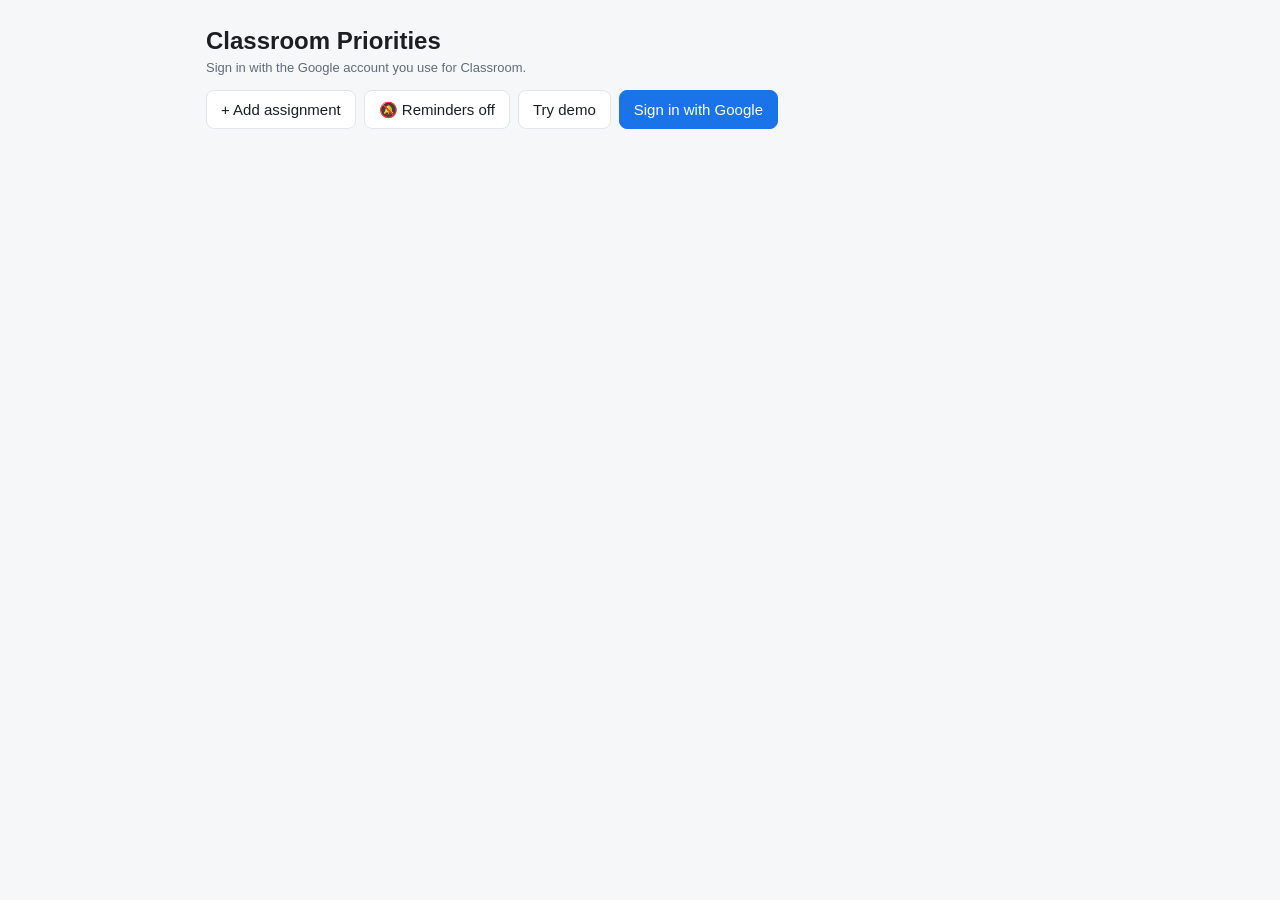
==== index.html @ 03848a57 "Bring over HomeworkPlanner features: types, Urgent, links, checklists, recurring, busy times, Smart " ====
<!doctype html>
<html lang="en">
<head>
  <meta charset="utf-8">
  <meta name="viewport" content="width=device-width, initial-scale=1">
  <title>Classroom Priorities</title>
  <link rel="manifest" href="manifest.webmanifest">
  <meta name="theme-color" content="#1a73e8">
  <link rel="icon" type="image/png" sizes="32x32" href="icons/icon-32.png">
  <link rel="apple-touch-icon" href="icons/icon-180.png">
  <style>
    :root {
      --bg: #f6f7f9; --card: #ffffff; --text: #1b1f24; --muted: #5f6b7a; --border: #e2e6eb;
      --accent: #1a73e8; --missing: #d93025; --missing-bg: #fdecea; --urgent: #e37400; --urgent-bg: #fef3e0;
      --soon: #1a73e8; --soon-bg: #e8f0fe; --later: #5f6b7a; --later-bg: #eef0f3; --done: #188038; --done-bg: #e6f4ea;
    }
    @media (prefers-color-scheme: dark) {
      :root {
        --bg: #121417; --card: #1c1f24; --text: #e8eaed; --muted: #9aa0a6; --border: #2e333a;
        --accent: #8ab4f8; --missing: #f28b82; --missing-bg: #3a1f1d; --urgent: #fdd663; --urgent-bg: #3a3020;
        --soon: #8ab4f8; --soon-bg: #1f2a3d; --later: #9aa0a6; --later-bg: #262a30; --done: #81c995; --done-bg: #1e3326;
      }
    }
    * { box-sizing: border-box; }
    body { margin: 0; background: var(--bg); color: var(--text);
      font: 15px/1.45 -apple-system, BlinkMacSystemFont, "Segoe UI", Roboto, sans-serif; }
    main { max-width: 900px; margin: 0 auto; padding: 24px 16px 64px; }
    header { display: flex; flex-wrap: wrap; align-items: center; justify-content: space-between; gap: 12px; }
    h1 { font-size: 24px; margin: 0; }
    .sub { color: var(--muted); font-size: 13px; }
    button { font: inherit; border: 1px solid var(--border); background: var(--card); color: var(--text);
      padding: 8px 14px; border-radius: 8px; cursor: pointer; }
    button.primary { background: var(--accent); border-color: var(--accent); color: #fff; }
    @media (prefers-color-scheme: dark) { button.primary { color: #121417; } }
    button:disabled { opacity: .6; cursor: default; }
    .stats { display: grid; grid-template-columns: repeat(auto-fit, minmax(140px, 1fr)); gap: 10px; margin: 20px 0; }
    .stat { background: var(--card); border: 1px solid var(--border); border-radius: 10px; padding: 12px 14px; }
    .stat b { display: block; font-size: 26px; }
    .stat span { color: var(--muted); font-size: 13px; }
    .stat.missing b { color: var(--missing); } .stat.urgent b { color: var(--urgent); }
    .controls { display: flex; flex-wrap: wrap; gap: 8px; margin-bottom: 16px; align-items: center; }
    .controls input[type=search], .controls select { font: inherit; padding: 8px 10px; border-radius: 8px;
      border: 1px solid var(--border); background: var(--card); color: var(--text); }
    .controls input[type=search] { flex: 1 1 200px; min-width: 0; }
    .controls label { color: var(--muted); font-size: 14px; display: flex; gap: 6px; align-items: center; }
    h2 { font-size: 14px; text-transform: uppercase; letter-spacing: .05em; color: var(--muted); margin: 24px 0 8px; }
    ol { list-style: none; margin: 0; padding: 0; }
    li.item { display: flex; gap: 12px; align-items: flex-start; background: var(--card); border: 1px solid var(--border);
      border-left: 4px solid var(--tier); border-radius: 10px; padding: 12px 14px; margin-bottom: 8px; }
    .rank { font-weight: 700; color: var(--muted); min-width: 24px; text-align: right; }
    .body { flex: 1; min-width: 0; }
    .title { font-weight: 600; color: var(--text); text-decoration: none; word-break: break-word; }
    .title:hover { color: var(--accent); text-decoration: underline; }
    .meta { color: var(--muted); font-size: 13px; margin-top: 2px; }
    .badge { display: inline-block; font-size: 12px; font-weight: 600; padding: 2px 8px; border-radius: 999px;
      color: var(--tier); background: var(--tier-bg); white-space: nowrap; }
    .open { white-space: nowrap; font-size: 13px; color: var(--accent); text-decoration: none; align-self: center; }
    .hide-btn { font-size: 12px; padding: 2px 10px; color: var(--muted); }
    .removed { opacity: .5; }
    .removed .title { text-decoration: line-through; }
    .t-missing { --tier: var(--missing); --tier-bg: var(--missing-bg); }
    .t-urgent  { --tier: var(--urgent);  --tier-bg: var(--urgent-bg); }
    .t-soon    { --tier: var(--soon);    --tier-bg: var(--soon-bg); }
    .t-later, .t-nodate { --tier: var(--later); --tier-bg: var(--later-bg); }
    .t-done    { --tier: var(--done);    --tier-bg: var(--done-bg); }
    .notice { background: var(--card); border: 1px solid var(--border); border-radius: 10px; padding: 16px; margin-top: 20px; }
    .error { border-color: var(--missing); color: var(--missing); }
    .seg { display: inline-flex; border: 1px solid var(--border); border-radius: 8px; overflow: hidden; }
    .seg button { border: 0; border-radius: 0; }
    .seg button.active { background: var(--accent); color: #fff; }
    @media (prefers-color-scheme: dark) { .seg button.active { color: #121417; } }
    .cal-head { display: flex; align-items: center; justify-content: space-between; gap: 8px; margin-bottom: 8px; }
    .cal-head h3 { margin: 0; font-size: 18px; }
    .cal-grid { display: grid; grid-template-columns: repeat(7, minmax(0, 1fr)); gap: 4px; }
    .cal-dow { font-size: 12px; color: var(--muted); text-align: center; padding: 4px 0; }
    .cal-day { background: var(--card); border: 1px solid var(--border); border-radius: 8px; min-height: 96px;
      padding: 4px; cursor: pointer; display: flex; flex-direction: column; gap: 2px; min-width: 0; }
    .cal-day:hover { border-color: var(--accent); }
    .cal-day.other { opacity: .45; }
    .cal-day.selected { outline: 2px solid var(--accent); outline-offset: -1px; }
    .cal-day .num { font-size: 12px; font-weight: 600; align-self: flex-start; padding: 0 5px; }
    .cal-day.today .num { background: var(--accent); color: #fff; border-radius: 999px; }
    @media (prefers-color-scheme: dark) { .cal-day.today .num { color: #121417; } }
    .chip { display: block; font-size: 11.5px; padding: 1px 5px; border-radius: 4px; background: var(--tier-bg);
      color: var(--tier); white-space: nowrap; overflow: hidden; text-overflow: ellipsis; text-decoration: none; }
    .chip:hover { text-decoration: underline; }
    .more { font-size: 11px; color: var(--muted); padding-left: 5px; }
    .dots { display: none; }
    .dot { width: 7px; height: 7px; border-radius: 50%; background: var(--tier); }
    .cal-head .seg button { padding: 8px 12px; }
    .cal-grid.week .cal-day { min-height: 220px; }
    .cal-grid.week .chip { white-space: normal; overflow: visible; line-height: 1.3; padding: 3px 5px; }
    @media (max-width: 600px) {
      .cal-day { min-height: 54px; }
      .chip, .more { display: none; }
      .dots { display: flex; flex-wrap: wrap; gap: 3px; padding: 0 3px; }
      /* Week view on phones: one day per row with full assignment names */
      .cal-grid.week { grid-template-columns: 1fr; }
      .cal-grid.week .cal-dow, .cal-grid.week .dots { display: none; }
      .cal-grid.week .cal-day { min-height: 0; }
      .cal-grid.week .chip { display: block; font-size: 13px; }
    }
    .chip.ev { background: transparent; color: var(--text); border-left: 3px solid var(--ev); border-radius: 3px; }
    .dot.ev { background: var(--ev); }
    li.ev-item { border-left-color: var(--ev); }
    .active-outline { border-color: var(--accent); color: var(--accent); }
    .cal-panel { background: var(--card); border: 1px solid var(--border); border-radius: 10px; padding: 12px 14px; margin-bottom: 10px; }
    .cal-panel p { margin: 0 0 8px; }
    .cal-panel p.sub:last-child { margin: 8px 0 0; }
    .cal-option { display: flex; align-items: center; gap: 8px; padding: 4px 0; cursor: pointer; }
    .swatch { width: 12px; height: 12px; border-radius: 3px; flex: none; }
    .plan-bar { background: var(--card); border: 1px solid var(--border); border-radius: 10px; padding: 14px; margin-top: 20px; }
    .plan-top { display: flex; flex-wrap: wrap; align-items: center; gap: 10px; }
    .plan-bar h2 { margin: 14px 0 8px; }
    .plan-bar > p { margin: 10px 0 0; }
    .plan-note { color: var(--urgent); font-size: 14px; }
    .plan-warn { color: var(--missing); font-size: 14px; }
    li.plan-item { border-left: 4px dashed var(--accent); }
    li.plan-item.soft { border-left-color: var(--urgent); }
    li.plan-item.past { opacity: .55; }
    .chip.plan { background: transparent; color: var(--accent); border: 1px dashed var(--accent); }
    .chip.plan.soft { color: var(--urgent); border-color: var(--urgent); }
    .dot.plan { background: transparent; border: 1.5px solid var(--accent); }
    .est { display: inline-flex; align-items: center; gap: 2px; font-size: 13px; color: var(--muted); margin-top: 4px; }
    .est select { font: inherit; font-size: 13px; padding: 1px 4px; border-radius: 6px; border: 1px solid var(--border); background: var(--card); color: var(--text); }
    .est .guess { font-style: italic; }
    .item-actions { display: flex; flex-direction: column; align-items: flex-end; gap: 6px; }
    .pickers { display: flex; flex-wrap: wrap; gap: 4px 14px; }
    .notes { font-size: 13px; color: var(--muted); margin-top: 2px; white-space: pre-wrap; }
    span.title { font-weight: 600; }
    .done-btn { color: var(--done); }
    .modal-backdrop { position: fixed; inset: 0; background: rgba(0,0,0,.45); display: flex; align-items: flex-start; justify-content: center;
      padding: 40px 16px; overflow-y: auto; z-index: 10; }
    .modal { background: var(--card); color: var(--text); border-radius: 12px; padding: 18px; width: 100%; max-width: 440px; box-shadow: 0 10px 40px rgba(0,0,0,.3); }
    .modal.wide { max-width: 600px; }
    .modal-head { display: flex; justify-content: space-between; align-items: center; margin-bottom: 12px; }
    .modal-head h3 { margin: 0; font-size: 18px; }
    .modal-head button { border: 0; font-size: 16px; }
    .form { display: flex; flex-direction: column; gap: 10px; }
    .field { display: flex; flex-direction: column; gap: 4px; font-size: 13px; color: var(--muted); flex: 1; min-width: 0; }
    .field input, .field select, .field textarea { font: inherit; font-size: 15px; color: var(--text); background: var(--bg);
      border: 1px solid var(--border); border-radius: 8px; padding: 8px 10px; width: 100%; }
    .field-row { display: flex; gap: 10px; }
    .modal-actions { display: flex; justify-content: flex-end; gap: 8px; margin-top: 4px; }
    button.danger { color: var(--missing); border-color: var(--missing); margin-right: auto; }
    .import-row { margin: 4px 0 0; }
    .plan-top button { white-space: nowrap; }
    .plan-tabs { margin-top: 12px; }
    .block-check { width: 18px; height: 18px; margin-top: 2px; flex: none; accent-color: var(--done); }
    li.plan-item.done { opacity: .6; }
    li.plan-item.done .title { text-decoration: line-through; }
    .week-table { display: flex; flex-direction: column; gap: 4px; margin-top: 8px; }
    .week-row { display: grid; grid-template-columns: 110px 1fr 150px; grid-template-areas: "day bar mins" "due due due";
      gap: 2px 10px; align-items: center; text-align: left; padding: 8px 10px; }
    .week-day { grid-area: day; font-weight: 600; font-size: 14px; }
    .week-bar-wrap { grid-area: bar; height: 8px; background: var(--later-bg); border-radius: 4px; overflow: hidden; }
    .week-bar { display: block; height: 100%; background: var(--accent); border-radius: 4px; }
    .week-mins { grid-area: mins; font-size: 13px; color: var(--muted); text-align: right; }
    .week-due { grid-area: due; font-size: 12px; color: var(--muted); }
    .week-due:empty { display: none; }
    @media (max-width: 600px) { .week-row { grid-template-columns: 90px 1fr; grid-template-areas: "day mins" "bar bar" "due due"; } }
    .day-picks { display: flex; flex-wrap: wrap; gap: 6px; }
    .day-pick { display: flex; align-items: center; gap: 4px; font-size: 14px; color: var(--text); border: 1px solid var(--border);
      border-radius: 8px; padding: 4px 8px; }
    .field .day-picks input { width: auto; }
    .field-row.align-end { align-items: flex-end; }
    .chips-list { display: flex; flex-wrap: wrap; gap: 6px; }
    .off-chip { font-size: 13px; background: var(--later-bg); border-radius: 999px; padding: 2px 4px 2px 10px; }
    .off-chip button { border: 0; padding: 0 6px; background: transparent; font-size: 12px; }
    .header-buttons { display: flex; flex-wrap: wrap; gap: 8px; }
    .task-list { display: flex; flex-direction: column; gap: 4px; max-height: 50vh; overflow-y: auto; }
    .task-row { display: flex; gap: 10px; align-items: flex-start; padding: 8px; border: 1px solid var(--border); border-radius: 8px; cursor: pointer; }
    .task-row input { margin-top: 3px; }
    .task-info { display: flex; flex-direction: column; }
    .task-title { font-weight: 600; color: var(--text); }
    .class-dot { display: inline-block; width: 8px; height: 8px; border-radius: 50%; margin-right: 6px; vertical-align: 1px; }
    .link-btn { border: 0; background: transparent; color: var(--accent); padding: 2px 4px; font-size: 13px; }
    .checklist-wrap { flex-basis: 100%; }
    .checklist { list-style: none; margin: 4px 0; padding: 0; }
    .checklist li { display: flex; justify-content: space-between; align-items: center; font-size: 14px; padding: 2px 0; }
    .checklist li.done label { text-decoration: line-through; color: var(--muted); }
    .add-step { display: flex; gap: 6px; align-items: center; }
    .add-step input { font: inherit; font-size: 14px; flex: 1; min-width: 0; padding: 4px 8px; border-radius: 6px; border: 1px solid var(--border);
      background: var(--bg); color: var(--text); }
    .chip.busy { background: var(--later-bg); color: var(--muted); }
    .dot.busy { background: var(--muted); }
    .busy-list { display: flex; flex-direction: column; gap: 6px; }
    .busy-row { display: flex; justify-content: space-between; align-items: center; gap: 8px; font-size: 14px; }
    .modal h4 { margin: 14px 0 6px; font-size: 14px; }
    .color-grid { display: grid; grid-template-columns: repeat(auto-fill, minmax(160px, 1fr)); gap: 6px; }
    .color-pick { display: flex; align-items: center; gap: 6px; font-size: 14px; }
    .color-pick input { width: 28px; height: 22px; padding: 0; border: 0; background: none; }
    .smart-preview { min-height: 1.2em; }
    .right-now { background: var(--card); border: 1px solid var(--border); border-radius: 10px; padding: 14px; margin-top: 20px; }
    .rn-head { display: flex; flex-wrap: wrap; gap: 6px 12px; align-items: center; margin-bottom: 10px; }
    .rn-status { font-size: 13px; font-weight: 600; padding: 2px 10px; border-radius: 999px; }
    .rn-status.ok { color: var(--done); background: var(--done-bg); }
    .rn-status.focus { color: var(--urgent); background: var(--urgent-bg); }
    .rn-status.warn { color: var(--missing); background: var(--missing-bg); }
    .rn-row { display: flex; flex-wrap: wrap; gap: 10px; justify-content: space-between; align-items: center; }
    .rn-info { min-width: 0; flex: 1 1 240px; }
    .kicker { font-size: 11px; text-transform: uppercase; letter-spacing: .06em; color: var(--muted); }
    .rn-controls { display: flex; flex-wrap: wrap; gap: 6px; align-items: center; }
    .rn-clock { font-variant-numeric: tabular-nums; font-size: 22px; font-weight: 700; margin-right: 4px; }
    .hidden { display: none !important; }
    code { background: var(--later-bg); padding: 1px 5px; border-radius: 4px; }
  </style>
</head>
<body>
<main>
  <header>
    <div>
      <h1>Classroom Priorities</h1>
      <div class="sub" id="status">Sign in with the Google account you use for Classroom.</div>
    </div>
    <div class="header-buttons">
      <button id="addBtn">+ Add assignment</button>
      <button id="notifyBtn">🔕 Reminders off</button>
      <button id="demoBtn">Try demo</button>
      <button id="signInBtn" class="primary">Sign in with Google</button>
      <button id="refreshBtn" class="hidden">Refresh</button>
      <button id="signOutBtn" class="hidden" title="Sign out and clear saved data from this browser">Sign out</button>
    </div>
  </header>

  <div id="message" class="notice hidden"></div>

  <section id="app" class="hidden">
    <div id="rightNow" class="right-now hidden"></div>
    <div id="planBar" class="plan-bar"></div>
    <div class="stats">
      <div class="stat missing"><b id="sMissing">0</b><span>Missing</span></div>
      <div class="stat urgent"><b id="sUrgent">0</b><span>Due in next 48 hrs</span></div>
      <div class="stat"><b id="sWeek">0</b><span>Due in next 7 days</span></div>
      <div class="stat"><b id="sOpen">0</b><span>Total to do</span></div>
    </div>
    <div class="controls">
      <input type="search" id="search" placeholder="Search assignments…">
      <select id="courseFilter"><option value="">All classes</option></select>
      <label><input type="checkbox" id="showMissing" checked> Show missing</label>
      <label><input type="checkbox" id="showDone"> Show completed</label>
      <label><input type="checkbox" id="showRemoved"> Show removed<span id="removedCount"></span></label>
      <div class="seg" role="group" aria-label="View">
        <button id="listViewBtn" class="active">List</button>
        <button id="calViewBtn">Calendar</button>
      </div>
    </div>
    <div id="lists"></div>
    <div id="calendar" class="hidden"></div>
  </section>
</main>

<script src="config.js"></script>
<script src="https://accounts.google.com/gsi/client" async defer></script>
<script src="manual.js"></script>
<script src="planner.js"></script>
<script src="extras.js"></script>
<script src="google.js"></script>
<script src="notify.js"></script>
<script src="app.js"></script>
</body>
</html>
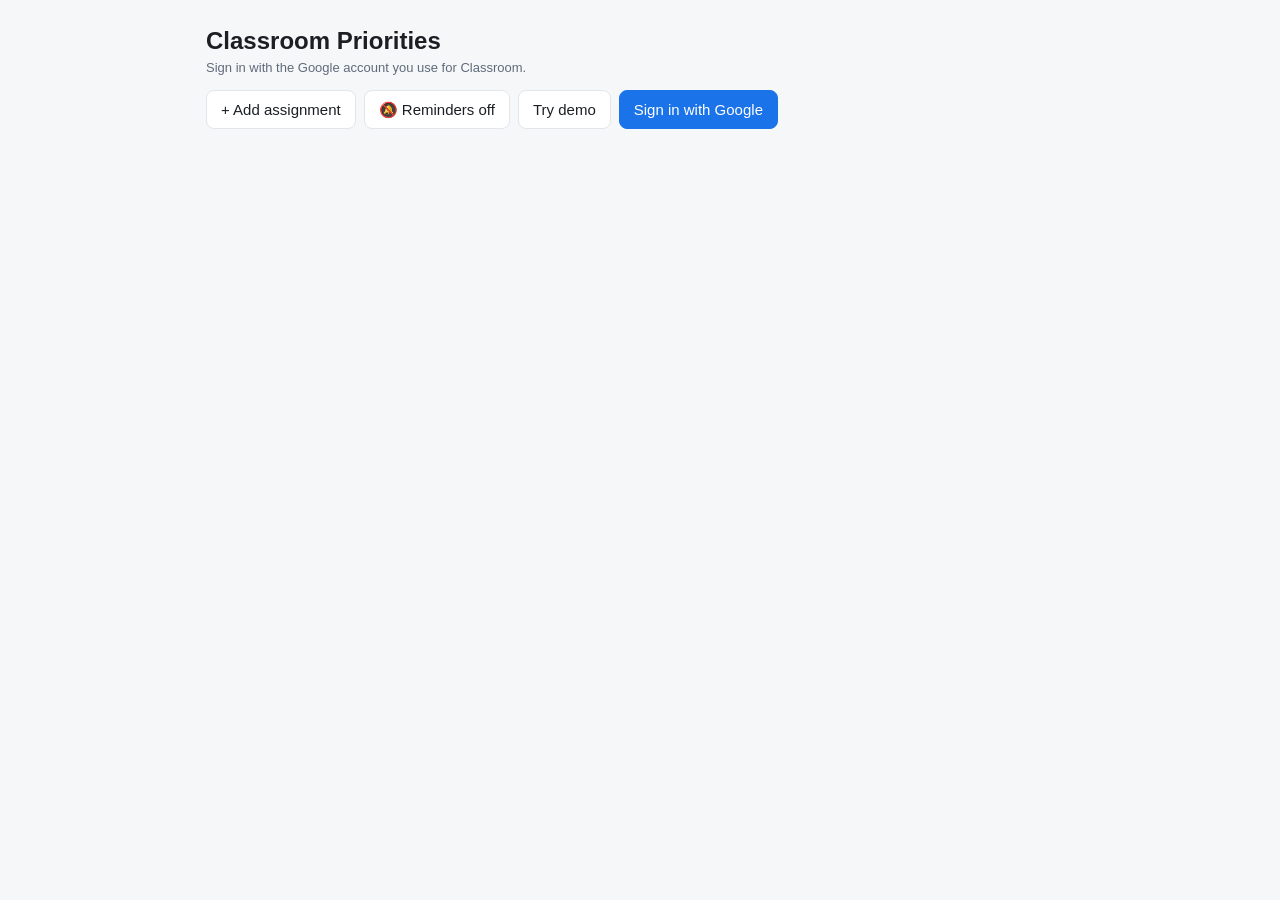
==== commit 416bfa9a: "Week view: show due work as notes inside the matching class block Co-Authored-By: Claude Opus 5.5 <n" ====
--- a/index.html
+++ b/index.html
@@ -202,6 +202,67 @@
     .kicker { font-size: 11px; text-transform: uppercase; letter-spacing: .06em; color: var(--muted); }
     .rn-controls { display: flex; flex-wrap: wrap; gap: 6px; align-items: center; }
     .rn-clock { font-variant-numeric: tabular-nums; font-size: 22px; font-weight: 700; margin-right: 4px; }
+    /* Week view: hour-by-hour grid */
+    body.wide main { max-width: 1500px; }
+    .wk-scroll { overflow: auto; max-height: 78vh; border: 1px solid var(--border); border-radius: 12px; background: var(--card); }
+    .wk-grid { display: grid; grid-template-columns: 58px repeat(7, minmax(140px, 1fr)); min-width: 1038px; }
+    .wk-corner, .wk-head { position: sticky; top: 0; z-index: 3; background: var(--card); border-bottom: 1px solid var(--border); }
+    .wk-corner { left: 0; z-index: 4; }
+    .wk-head { display: flex; flex-direction: column; align-items: flex-start; gap: 3px; padding: 10px 10px 8px; border: 0;
+      border-bottom: 1px solid var(--border); border-left: 1px solid var(--border); border-radius: 0; text-align: left; cursor: pointer; min-width: 0; }
+    .wk-head.selected { box-shadow: inset 0 -3px 0 var(--accent); }
+    .wk-dow { font-weight: 700; font-size: 16px; color: var(--text); }
+    .wk-head.today .wk-dow { color: var(--accent); }
+    .wk-date { font-size: 13px; color: var(--muted); }
+    .wk-ab { font-size: 12px; font-weight: 700; color: var(--accent); background: var(--soon-bg); border-radius: 999px; padding: 2px 10px; margin-top: 2px; }
+    .wk-ab.off { color: var(--muted); background: var(--later-bg); }
+    .wk-allday { font-size: 11px; max-width: 100%; overflow: hidden; text-overflow: ellipsis; white-space: nowrap; border-left: 3px solid var(--ev); padding-left: 5px; color: var(--muted); }
+    .wk-gutter { position: sticky; left: 0; z-index: 2; background: var(--card); }
+    .wk-hour { position: absolute; right: 8px; transform: translateY(-50%); font-size: 11px; font-weight: 600; color: var(--muted); }
+    .wk-hour:first-child { transform: none; }
+    .wk-col { position: relative; border-left: 1px solid var(--border);
+      background-image: linear-gradient(to bottom, var(--border) 1px, transparent 1px); background-size: 100% var(--hour); }
+    .wk-col.today { background-color: color-mix(in srgb, var(--accent) 4%, transparent); }
+    .wk-ev { position: absolute; display: flex; flex-direction: column; overflow: hidden; border-radius: 8px; padding: 5px 8px;
+      font-size: 12px; line-height: 1.25; text-decoration: none; color: var(--text); box-sizing: border-box; }
+    .wk-title { font-weight: 700; overflow: hidden; text-overflow: ellipsis; white-space: nowrap; }
+    .wk-sub { color: var(--muted); font-size: 11px; overflow: hidden; text-overflow: ellipsis; white-space: nowrap; }
+    .wk-inline { display: none; font-weight: 500; }
+    .wk-ev.compact { justify-content: center; padding-top: 2px; padding-bottom: 2px; }
+    .wk-ev.compact .wk-sub { display: none; }
+    .wk-ev.compact .wk-inline { display: inline; }
+    .wk-ev.compact .wk-title { -webkit-line-clamp: 1 !important; white-space: nowrap; }
+    .wk-ev.class { background: color-mix(in srgb, var(--c) 22%, var(--card)); border-left: 4px solid var(--c); }
+    .wk-ev.class .wk-title { font-size: 13px; }
+    .wk-note { display: block; margin-top: 3px; padding: 2px 6px; border: 0; border-radius: 5px; font: inherit; font-size: 11px; font-weight: 700;
+      text-align: left; color: var(--tier); background: color-mix(in srgb, var(--card) 75%, transparent); overflow: hidden; line-height: 1.3;
+      display: -webkit-box; -webkit-line-clamp: 2; -webkit-box-orient: vertical; text-decoration: none; cursor: pointer; max-width: 100%; width: fit-content; }
+    .wk-note:hover { text-decoration: underline; }
+    .wk-note.done { text-decoration: line-through; opacity: .7; }
+    .wk-note.more { color: var(--muted); --tier: var(--muted); }
+    .wk-ev.flex { border: 1.5px dashed var(--border); color: var(--muted); background: var(--bg); }
+    .wk-ev.flex .wk-title { font-weight: 600; }
+    .wk-ev.busy { background: var(--later-bg); color: var(--muted); }
+    .wk-ev.event { background: color-mix(in srgb, var(--c) 14%, var(--card)); border-left: 3px solid var(--c); }
+    .wk-ev.study { background: var(--card); border: 1.5px dashed var(--accent); border-left: 4px solid var(--c, var(--accent)); color: var(--accent); }
+    .wk-ev.study.soft { border-color: var(--urgent); color: var(--urgent); }
+    .wk-ev.study.done { opacity: .5; }
+    .wk-ev.study.done .wk-title { text-decoration: line-through; }
+    .wk-ev.due { background: var(--tier-bg); color: var(--tier); border-left: 3px solid var(--tier); padding: 4px 8px; justify-content: center; }
+    .wk-ev.due .wk-title { white-space: normal; display: -webkit-box; -webkit-line-clamp: 2; -webkit-box-orient: vertical; font-size: 11.5px; }
+    .wk-ev.due .wk-sub { color: var(--tier); }
+    .wk-ev.clickable, a.wk-ev { cursor: pointer; }
+    .wk-ev.clickable:hover, a.wk-ev:hover { filter: brightness(.97); outline: 1px solid var(--accent); }
+    .wk-now { position: absolute; left: 0; right: 0; height: 2px; background: var(--missing); z-index: 1; pointer-events: none; }
+    .wk-now::before { content: ""; position: absolute; left: -5px; top: -4px; width: 10px; height: 10px; border-radius: 50%; background: var(--missing); }
+    .sched-table { display: flex; flex-direction: column; gap: 6px; }
+    .sched-row { display: grid; grid-template-columns: 1.1fr .9fr .9fr 1.4fr 1.4fr 28px; gap: 6px; align-items: center; }
+    .sched-row.same { grid-template-columns: 1.1fr .9fr .9fr 2fr 28px; }
+    .sched-row.extra { grid-template-columns: 2fr 1fr 1fr 28px; }
+    .sched-row.head span { font-size: 12px; color: var(--muted); }
+    .sched-row input { font: inherit; font-size: 14px; min-width: 0; padding: 6px 8px; border-radius: 8px; border: 1px solid var(--border); background: var(--bg); color: var(--text); }
+    .toggle-row { display: flex; gap: 8px; align-items: center; font-size: 14px; }
+    @media (max-width: 600px) { .sched-row, .sched-row.same { grid-template-columns: 1fr 1fr; } .sched-row.head { display: none; } }
     .hidden { display: none !important; }
     code { background: var(--later-bg); padding: 1px 5px; border-radius: 4px; }
   </style>
@@ -255,6 +316,7 @@
 <script src="manual.js"></script>
 <script src="planner.js"></script>
 <script src="extras.js"></script>
+<script src="schedule.js"></script>
 <script src="google.js"></script>
 <script src="notify.js"></script>
 <script src="app.js"></script>
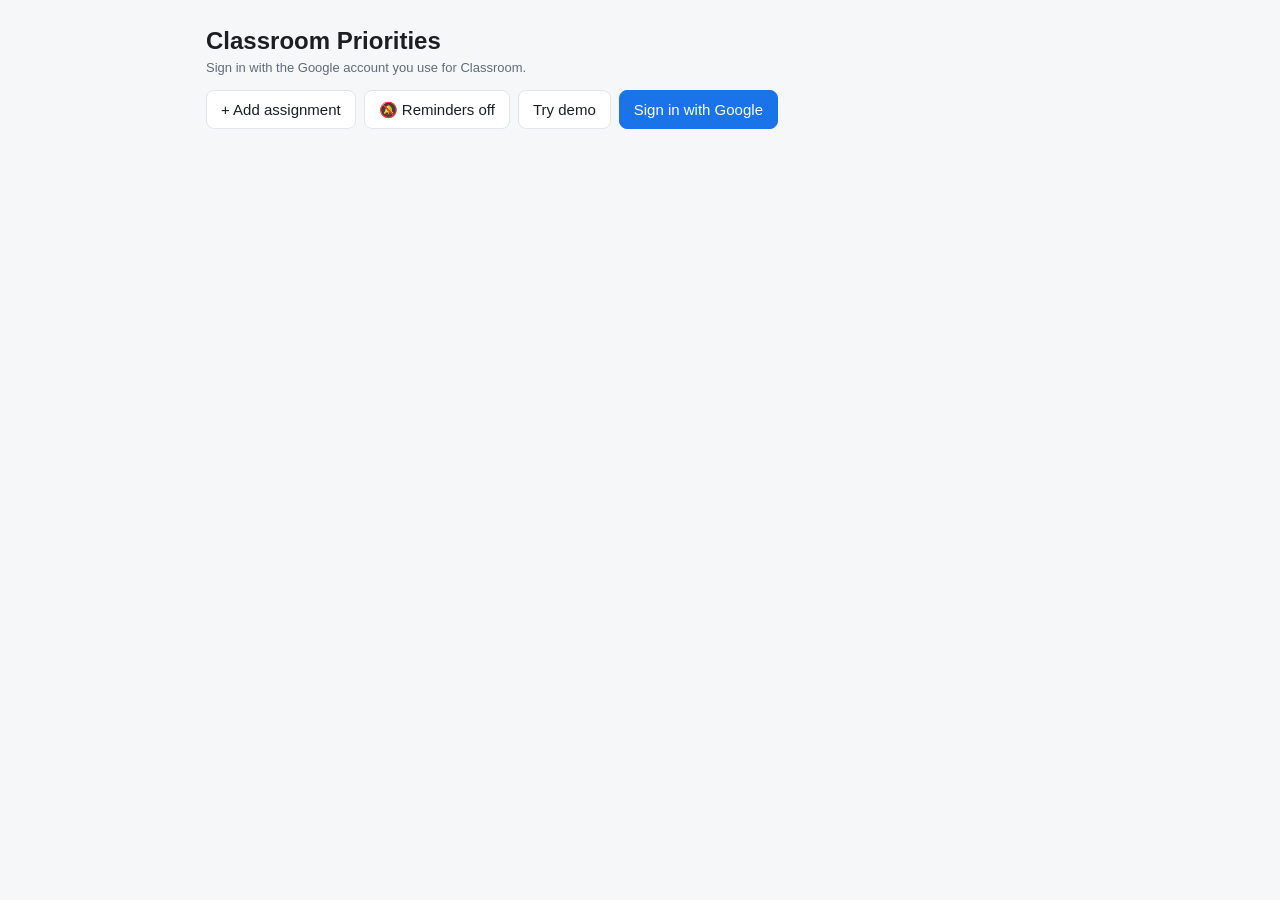
==== commit 5b49bc0c: "Full-screen focus timer with countdown ring Co-Authored-By: Claude Opus 5.5 <noreply@anthropic.com>" ====
--- a/index.html
+++ b/index.html
@@ -263,6 +263,36 @@
     .sched-row input { font: inherit; font-size: 14px; min-width: 0; padding: 6px 8px; border-radius: 8px; border: 1px solid var(--border); background: var(--bg); color: var(--text); }
     .toggle-row { display: flex; gap: 8px; align-items: center; font-size: 14px; }
     @media (max-width: 600px) { .sched-row, .sched-row.same { grid-template-columns: 1fr 1fr; } .sched-row.head { display: none; } }
+    /* Full-screen focus timer */
+    .focus-overlay { position: fixed; inset: 0; z-index: 20; display: flex; align-items: center; justify-content: center; padding: 24px 16px;
+      background: color-mix(in srgb, var(--bg) 88%, transparent); backdrop-filter: blur(10px); -webkit-backdrop-filter: blur(10px);
+      animation: fo-in .25s ease-out; overflow-y: auto; }
+    .focus-overlay.no-anim { animation: none; }
+    @keyframes fo-in { from { opacity: 0; transform: scale(.98); } }
+    .fo-card { position: relative; width: 100%; max-width: 520px; background: var(--card); border: 1px solid var(--border); border-radius: 24px;
+      padding: 28px 28px 22px; text-align: center; box-shadow: 0 30px 80px rgba(0,0,0,.25);
+      background-image: radial-gradient(circle at 50% 0%, color-mix(in srgb, var(--c) 16%, transparent), transparent 60%); }
+    .fo-min { position: absolute; top: 14px; right: 14px; border: 0; background: transparent; color: var(--muted); font-size: 13px; }
+    .fo-head { display: flex; flex-direction: column; align-items: center; gap: 4px; margin-bottom: 18px; }
+    .fo-title { font-size: 24px; font-weight: 800; color: var(--text); text-decoration: none; line-height: 1.2; }
+    a.fo-title:hover { text-decoration: underline; }
+    .fo-meta { font-size: 14px; color: var(--muted); }
+    .fo-ring { position: relative; width: min(300px, 70vw); aspect-ratio: 1; margin: 0 auto 22px; }
+    .fo-ring svg { width: 100%; height: 100%; transform: rotate(-90deg); }
+    .fo-track { fill: none; stroke: var(--later-bg); stroke-width: 12; }
+    .fo-progress { fill: none; stroke: var(--c); stroke-width: 12; stroke-linecap: round; transition: stroke-dashoffset 1s linear; }
+    .fo-progress.over { stroke: var(--done); }
+    .fo-ring.paused .fo-progress { opacity: .45; }
+    .fo-center { position: absolute; inset: 0; display: flex; flex-direction: column; align-items: center; justify-content: center; }
+    .fo-time { font-size: clamp(44px, 12vw, 68px); font-weight: 800; font-variant-numeric: tabular-nums; letter-spacing: -.02em; color: var(--text); }
+    .fo-ring.paused .fo-time { animation: fo-blink 1.6s ease-in-out infinite; }
+    @keyframes fo-blink { 50% { opacity: .35; } }
+    .fo-label { font-size: 13px; color: var(--muted); margin-top: 4px; max-width: 70%; }
+    .fo-controls { display: flex; flex-wrap: wrap; justify-content: center; gap: 8px; }
+    .fo-controls button { padding: 10px 16px; border-radius: 12px; }
+    .fo-main { background: var(--c); border-color: var(--c); color: #fff; font-weight: 700; min-width: 120px; }
+    .fo-cancel { margin-top: 14px; color: var(--muted); }
+    @media (prefers-reduced-motion: reduce) { .focus-overlay, .fo-progress, .fo-ring.paused .fo-time { animation: none; transition: none; } }
     .hidden { display: none !important; }
     code { background: var(--later-bg); padding: 1px 5px; border-radius: 4px; }
   </style>
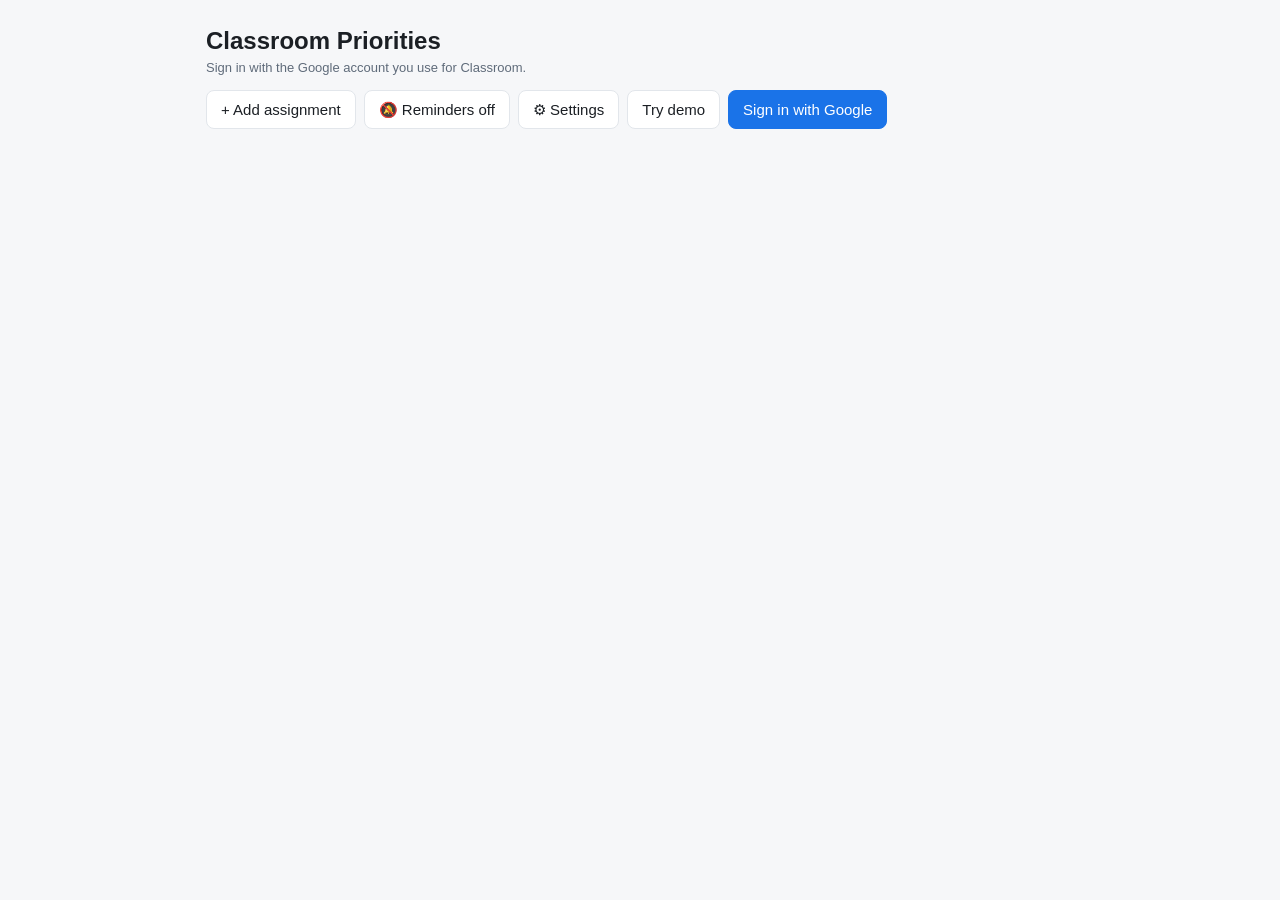
==== commit 7289252b: "Add a dedicated Settings page; taller hours in the Week view Co-Authored-By: Claude Opus 5.5 <norepl" ====
--- a/index.html
+++ b/index.html
@@ -293,6 +293,28 @@
     .fo-main { background: var(--c); border-color: var(--c); color: #fff; font-weight: 700; min-width: 120px; }
     .fo-cancel { margin-top: 14px; color: var(--muted); }
     @media (prefers-reduced-motion: reduce) { .focus-overlay, .fo-progress, .fo-ring.paused .fo-time { animation: none; transition: none; } }
+    /* Settings page */
+    #settingsPage { display: none; }
+    body.on-settings #settingsPage { display: grid; }
+    body.on-settings #rightNow, body.on-settings #planBar, body.on-settings .stats, body.on-settings .controls,
+    body.on-settings #lists, body.on-settings #calendar { display: none !important; }
+    #settingsBtn.active { border-color: var(--accent); color: var(--accent); }
+    .settings-page { margin-top: 20px; grid-template-columns: 190px minmax(0, 1fr); gap: 24px; align-items: start; }
+    .settings-head { grid-column: 1 / -1; display: flex; justify-content: space-between; align-items: center; gap: 12px; }
+    .settings-head h2 { margin: 0; font-size: 24px; text-transform: none; letter-spacing: 0; color: var(--text); }
+    .settings-nav { position: sticky; top: 16px; display: flex; flex-direction: column; gap: 2px; }
+    .settings-nav button { border: 0; background: transparent; text-align: left; padding: 8px 10px; border-radius: 8px; color: var(--muted); }
+    .settings-nav button:hover { background: var(--card); color: var(--text); }
+    .settings-sections { display: flex; flex-direction: column; gap: 16px; min-width: 0; }
+    .settings-card { background: var(--card); border: 1px solid var(--border); border-radius: 12px; padding: 18px 20px; scroll-margin-top: 16px; }
+    .settings-card > h3 { margin: 0 0 4px; font-size: 18px; }
+    .settings-card > .sub:first-of-type { margin: 0 0 14px; }
+    .settings-actions { display: flex; flex-wrap: wrap; gap: 8px; align-items: center; }
+    @media (max-width: 760px) {
+      .settings-page { grid-template-columns: minmax(0, 1fr); }
+      .settings-nav { position: static; flex-direction: row; overflow-x: auto; gap: 4px; }
+      .settings-nav button { white-space: nowrap; background: var(--card); }
+    }
     .hidden { display: none !important; }
     code { background: var(--later-bg); padding: 1px 5px; border-radius: 4px; }
   </style>
@@ -307,6 +329,7 @@
     <div class="header-buttons">
       <button id="addBtn">+ Add assignment</button>
       <button id="notifyBtn">🔕 Reminders off</button>
+      <button id="settingsBtn">⚙ Settings</button>
       <button id="demoBtn">Try demo</button>
       <button id="signInBtn" class="primary">Sign in with Google</button>
       <button id="refreshBtn" class="hidden">Refresh</button>
@@ -338,6 +361,7 @@
     </div>
     <div id="lists"></div>
     <div id="calendar" class="hidden"></div>
+    <div id="settingsPage" class="settings-page"></div>
   </section>
 </main>
 
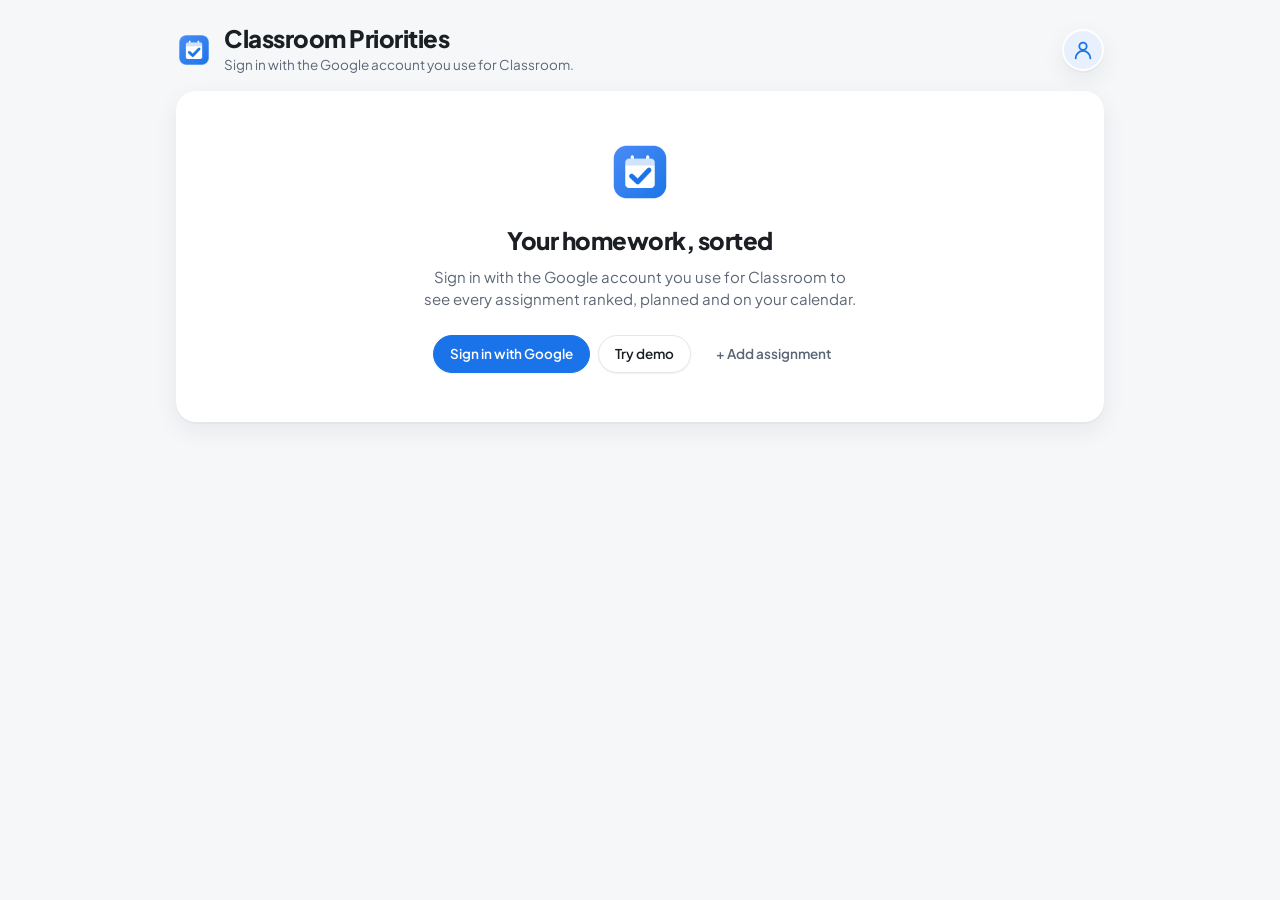
==== commit 8fc5ae89: "Redesign: rounded friendly style in the original colors, design-system variables, profile menu with " ====
--- a/index.html
+++ b/index.html
@@ -8,54 +8,195 @@
   <meta name="theme-color" content="#1a73e8">
   <link rel="icon" type="image/png" sizes="32x32" href="icons/icon-32.png">
   <link rel="apple-touch-icon" href="icons/icon-180.png">
+  <link rel="preconnect" href="https://fonts.googleapis.com">
+  <link rel="preconnect" href="https://fonts.gstatic.com" crossorigin>
+  <link href="https://fonts.googleapis.com/css2?family=Plus+Jakarta+Sans:wght@400;500;600;700;800&display=swap" rel="stylesheet">
   <style>
+    /* ================= Design system ================= */
     :root {
-      --bg: #f6f7f9; --card: #ffffff; --text: #1b1f24; --muted: #5f6b7a; --border: #e2e6eb;
-      --accent: #1a73e8; --missing: #d93025; --missing-bg: #fdecea; --urgent: #e37400; --urgent-bg: #fef3e0;
-      --soon: #1a73e8; --soon-bg: #e8f0fe; --later: #5f6b7a; --later-bg: #eef0f3; --done: #188038; --done-bg: #e6f4ea;
+      /* Original colors; status colors darkened just enough to pass WCAG AA on their tints */
+      --bg: #f6f7f9; --card: #ffffff; --text: #1b1f24; --muted: #5b6676; --border: #e3e7ec; --hover: #f0f2f5;
+      --accent: #1a73e8; --on-accent: #ffffff; --accent-soft: #e8f0fe;
+      --missing: #c5221f; --missing-bg: #fdecea; --urgent: #a35200; --urgent-bg: #fef3e0;
+      --soon: #1765cc; --soon-bg: #e8f0fe; --later: #5b6676; --later-bg: #eef0f3; --done: #137333; --done-bg: #e6f4ea;
+      /* Type */
+      --font: "Plus Jakarta Sans", -apple-system, BlinkMacSystemFont, "Segoe UI", Roboto, sans-serif;
+      --fs-xs: 12px; --fs-sm: 13.5px; --fs-md: 15px; --fs-lg: 18px; --fs-xl: 24px; --fs-2xl: 30px;
+      /* Space, shape, depth, motion */
+      --s1: 4px; --s2: 8px; --s3: 12px; --s4: 16px; --s5: 24px; --s6: 32px;
+      --r-sm: 10px; --r-md: 14px; --r-lg: 20px; --r-pill: 999px;
+      --shadow-sm: 0 1px 2px rgba(16, 24, 40, .06);
+      --shadow-md: 0 2px 0 rgba(16, 24, 40, .03), 0 8px 24px rgba(16, 24, 40, .07);
+      --shadow-lg: 0 18px 50px rgba(16, 24, 40, .18);
+      --card-border: transparent;
+      --ease: cubic-bezier(.2, .7, .2, 1);
     }
     @media (prefers-color-scheme: dark) {
       :root {
-        --bg: #121417; --card: #1c1f24; --text: #e8eaed; --muted: #9aa0a6; --border: #2e333a;
-        --accent: #8ab4f8; --missing: #f28b82; --missing-bg: #3a1f1d; --urgent: #fdd663; --urgent-bg: #3a3020;
+        --bg: #121417; --card: #1c1f24; --text: #e8eaed; --muted: #9aa0a6; --border: #2e333a; --hover: #262a30;
+        --accent: #8ab4f8; --on-accent: #121417; --accent-soft: #1f2a3d;
+        --missing: #f28b82; --missing-bg: #3a1f1d; --urgent: #fdd663; --urgent-bg: #3a3020;
         --soon: #8ab4f8; --soon-bg: #1f2a3d; --later: #9aa0a6; --later-bg: #262a30; --done: #81c995; --done-bg: #1e3326;
+        --shadow-sm: none; --shadow-md: none; --shadow-lg: 0 18px 50px rgba(0, 0, 0, .5); --card-border: var(--border);
       }
     }
+
+    /* ================= Base ================= */
     * { box-sizing: border-box; }
-    body { margin: 0; background: var(--bg); color: var(--text);
-      font: 15px/1.45 -apple-system, BlinkMacSystemFont, "Segoe UI", Roboto, sans-serif; }
-    main { max-width: 900px; margin: 0 auto; padding: 24px 16px 64px; }
-    header { display: flex; flex-wrap: wrap; align-items: center; justify-content: space-between; gap: 12px; }
-    h1 { font-size: 24px; margin: 0; }
-    .sub { color: var(--muted); font-size: 13px; }
-    button { font: inherit; border: 1px solid var(--border); background: var(--card); color: var(--text);
-      padding: 8px 14px; border-radius: 8px; cursor: pointer; }
-    button.primary { background: var(--accent); border-color: var(--accent); color: #fff; }
-    @media (prefers-color-scheme: dark) { button.primary { color: #121417; } }
-    button:disabled { opacity: .6; cursor: default; }
-    .stats { display: grid; grid-template-columns: repeat(auto-fit, minmax(140px, 1fr)); gap: 10px; margin: 20px 0; }
-    .stat { background: var(--card); border: 1px solid var(--border); border-radius: 10px; padding: 12px 14px; }
-    .stat b { display: block; font-size: 26px; }
-    .stat span { color: var(--muted); font-size: 13px; }
+    body { margin: 0; background: var(--bg); color: var(--text); font: var(--fs-md)/1.5 var(--font); -webkit-font-smoothing: antialiased; }
+    main { max-width: 960px; margin: 0 auto; padding: var(--s5) var(--s4) 80px; }
+    body.wide main { max-width: 1500px; }
+    h1 { font-size: var(--fs-xl); font-weight: 800; letter-spacing: -.02em; margin: 0; line-height: 1.2; }
+    h2 { font-size: var(--fs-sm); font-weight: 800; letter-spacing: .02em; color: var(--muted); margin: var(--s5) 0 var(--s2); }
+    h3, h4 { font-weight: 800; letter-spacing: -.01em; }
+    .sub { color: var(--muted); font-size: var(--fs-sm); }
+    .kicker { font-size: var(--fs-xs); font-weight: 700; text-transform: uppercase; letter-spacing: .08em; color: var(--muted); }
+    a { color: var(--accent); }
+    ol { list-style: none; margin: 0; padding: 0; }
+    code { background: var(--later-bg); padding: 1px 6px; border-radius: 6px; }
+    :focus-visible { outline: 2px solid var(--accent); outline-offset: 2px; }
+    .hidden { display: none !important; }
+    .emo { display: none; }
+    .ico { width: 1.05em; height: 1.05em; flex: none; vertical-align: -.15em; }
+
+    /* ================= Buttons & inputs ================= */
+    button { font: inherit; font-size: var(--fs-sm); font-weight: 600; color: var(--text); background: var(--card);
+      border: 1px solid var(--border); border-radius: var(--r-pill); padding: 8px 16px; cursor: pointer;
+      display: inline-flex; align-items: center; justify-content: center; gap: 6px; box-shadow: var(--shadow-sm);
+      transition: background .15s, border-color .15s, color .15s, box-shadow .15s, transform .12s var(--ease); }
+    button:hover { border-color: color-mix(in srgb, var(--accent) 40%, var(--border)); box-shadow: var(--shadow-md); transform: translateY(-1px); }
+    button:active { transform: translateY(0); }
+    button:disabled { opacity: .6; cursor: default; transform: none; }
+    button.primary { background: var(--accent); border-color: var(--accent); color: var(--on-accent); }
+    button.ghost, .hide-btn, .link-btn { background: transparent; border-color: transparent; box-shadow: none; color: var(--muted); }
+    button.ghost:hover, .hide-btn:hover, .link-btn:hover { background: var(--hover); border-color: transparent; color: var(--text); box-shadow: none; transform: none; }
+    button.danger { color: var(--missing); border-color: color-mix(in srgb, var(--missing) 45%, var(--border)); margin-right: auto; }
+    .link-btn { color: var(--accent); padding: 4px 8px; font-size: var(--fs-sm); }
+    .hide-btn { font-size: var(--fs-xs); padding: 4px 10px; }
+    .icon-only { padding: 8px 10px; }
+    input, select, textarea { font: inherit; color: var(--text); }
+    .controls input[type=search], .controls select, .field input, .field select, .field textarea, .sched-row input, .add-step input {
+      background: var(--card); border: 1px solid var(--border); border-radius: var(--r-sm); padding: 9px 12px; font-size: var(--fs-md);
+      transition: border-color .15s, box-shadow .15s; }
+    .field input:focus, .field select:focus, .field textarea:focus, .controls input:focus, .controls select:focus, .sched-row input:focus {
+      outline: none; border-color: var(--accent); box-shadow: 0 0 0 3px color-mix(in srgb, var(--accent) 22%, transparent); }
+    .seg { display: inline-flex; padding: 3px; gap: 2px; background: var(--hover); border-radius: var(--r-pill); }
+    .seg button { border: 0; background: transparent; box-shadow: none; padding: 6px 14px; color: var(--muted); }
+    .seg button:hover { transform: none; box-shadow: none; color: var(--text); }
+    .seg button.active { background: var(--card); color: var(--text); box-shadow: var(--shadow-sm); }
+    @media (prefers-color-scheme: dark) { .seg button.active { background: var(--accent); color: var(--on-accent); } }
+
+    /* ================= Top bar & profile menu ================= */
+    .topbar { display: flex; align-items: center; justify-content: space-between; gap: var(--s3); margin-bottom: var(--s4); }
+    .brand { display: flex; align-items: center; gap: var(--s3); min-width: 0; }
+    .brand img { width: 36px; height: 36px; border-radius: 10px; flex: none; }
+    .brand .sub { margin-top: 2px; }
+    .profile { position: relative; flex: none; }
+    .avatar { width: 42px; height: 42px; padding: 0; border-radius: 50%; overflow: hidden; background: var(--accent-soft); color: var(--accent);
+      border: 2px solid var(--card); box-shadow: var(--shadow-md); }
+    .avatar img { width: 100%; height: 100%; object-fit: cover; }
+    .avatar .ico { width: 22px; height: 22px; }
+    .avatar .initials { font-weight: 800; font-size: 15px; }
+    .menu-pop { position: absolute; right: 0; top: calc(100% + 8px); z-index: 30; min-width: 230px; background: var(--card); border: 1px solid var(--border);
+      border-radius: var(--r-md); box-shadow: var(--shadow-lg); padding: 6px; display: flex; flex-direction: column; gap: 2px; }
+    .menu-pop[hidden] { display: none; }
+    .menu-pop button { justify-content: flex-start; width: 100%; border: 0; box-shadow: none; background: transparent; border-radius: var(--r-sm);
+      padding: 9px 12px; font-size: var(--fs-md); font-weight: 600; color: var(--text); white-space: nowrap; }
+    .menu-pop button:hover { background: var(--hover); transform: none; box-shadow: none; }
+    .menu-pop button .ico { color: var(--muted); }
+    .menu-who { display: flex; flex-direction: column; padding: 10px 12px 12px; border-bottom: 1px solid var(--border); margin-bottom: 4px; }
+    .menu-who span { font-size: var(--fs-xs); color: var(--muted); overflow: hidden; text-overflow: ellipsis; }
+    .menu-sep { height: 1px; background: var(--border); margin: 4px 6px; }
+    .dropdown { position: relative; display: inline-flex; }
+    .dropdown .menu-pop { display: none; }
+    .dropdown.open .menu-pop { display: flex; }
+    .menu-trigger { font-weight: 700; }
+
+    /* ================= Cards ================= */
+    .card, .right-now, .plan-bar, .stat, li.item, .notice, .cal-panel, .settings-card, .wk-scroll {
+      background: var(--card); border: 1px solid var(--card-border); border-radius: var(--r-lg); box-shadow: var(--shadow-md); }
+    .notice { padding: var(--s4) var(--s5); margin-top: var(--s4); }
+    .notice.error { border-color: var(--missing); color: var(--missing); }
+    .welcome { text-align: center; padding: 48px var(--s5); }
+    .welcome h2 { font-size: var(--fs-xl); color: var(--text); letter-spacing: -.02em; margin: var(--s3) 0 var(--s2); }
+    .welcome p { color: var(--muted); max-width: 440px; margin: 0 auto var(--s5); }
+    .welcome .actions { display: flex; flex-wrap: wrap; justify-content: center; gap: var(--s2); }
+    .welcome img { width: 64px; height: 64px; border-radius: 18px; }
+
+    /* Right now (the hero) */
+    .right-now { background: var(--accent-soft); border-color: transparent; box-shadow: none; padding: var(--s5); margin-top: var(--s2); }
+    .rn-head { display: flex; flex-wrap: wrap; gap: 6px 12px; align-items: center; margin-bottom: var(--s3); }
+    .rn-head .sub { color: color-mix(in srgb, var(--text) 70%, var(--accent-soft)); }
+    .rn-status { font-size: var(--fs-xs); font-weight: 700; padding: 4px 12px; border-radius: var(--r-pill); }
+    .rn-status.ok { color: var(--done); background: var(--card); }
+    .rn-status.focus { color: var(--urgent); background: var(--card); }
+    .rn-status.warn { color: var(--missing); background: var(--card); }
+    .rn-row { display: flex; flex-wrap: wrap; gap: var(--s3); justify-content: space-between; align-items: center; }
+    .rn-info { min-width: 0; flex: 1 1 260px; }
+    .rn-info .title { font-size: var(--fs-xl); font-weight: 800; letter-spacing: -.02em; line-height: 1.25; display: inline-block; margin: 2px 0; }
+    .rn-info .meta { color: color-mix(in srgb, var(--text) 70%, var(--accent-soft)); }
+    .rn-controls { display: flex; flex-wrap: wrap; gap: var(--s2); align-items: center; }
+    .rn-controls button.primary { padding: 11px 20px; font-size: var(--fs-md); }
+    .rn-clock { font-variant-numeric: tabular-nums; font-size: var(--fs-xl); font-weight: 800; margin-right: 4px; }
+
+    /* Stat tiles */
+    .stats { display: grid; grid-template-columns: repeat(4, minmax(0, 1fr)); gap: var(--s3); margin: var(--s4) 0; }
+    .stat { padding: var(--s3) var(--s4); box-shadow: none; border: 0; }
+    .stats .stat:nth-child(1) { background: var(--missing-bg); } .stats .stat:nth-child(2) { background: var(--urgent-bg); }
+    .stats .stat:nth-child(3) { background: var(--soon-bg); } .stats .stat:nth-child(4) { background: var(--later-bg); }
+    .stat b { display: block; font-size: var(--fs-2xl); font-weight: 800; letter-spacing: -.03em; line-height: 1.1; }
+    .stat span { font-size: var(--fs-sm); font-weight: 700; color: var(--text); opacity: .8; }
     .stat.missing b { color: var(--missing); } .stat.urgent b { color: var(--urgent); }
-    .controls { display: flex; flex-wrap: wrap; gap: 8px; margin-bottom: 16px; align-items: center; }
-    .controls input[type=search], .controls select { font: inherit; padding: 8px 10px; border-radius: 8px;
-      border: 1px solid var(--border); background: var(--card); color: var(--text); }
-    .controls input[type=search] { flex: 1 1 200px; min-width: 0; }
-    .controls label { color: var(--muted); font-size: 14px; display: flex; gap: 6px; align-items: center; }
-    h2 { font-size: 14px; text-transform: uppercase; letter-spacing: .05em; color: var(--muted); margin: 24px 0 8px; }
-    ol { list-style: none; margin: 0; padding: 0; }
-    li.item { display: flex; gap: 12px; align-items: flex-start; background: var(--card); border: 1px solid var(--border);
-      border-left: 4px solid var(--tier); border-radius: 10px; padding: 12px 14px; margin-bottom: 8px; }
-    .rank { font-weight: 700; color: var(--muted); min-width: 24px; text-align: right; }
+
+    /* Plan panel */
+    .plan-bar { padding: var(--s5); margin-top: var(--s4); }
+    .plan-top { display: flex; flex-wrap: wrap; align-items: center; gap: var(--s2); }
+    .plan-top button { white-space: nowrap; }
+    .plan-bar > p { margin: var(--s3) 0 0; }
+    .plan-bar h2 { margin: var(--s4) 0 var(--s2); }
+    .plan-note { color: var(--urgent); font-size: var(--fs-sm); font-weight: 600; }
+    .plan-warn { color: var(--missing); font-size: var(--fs-sm); font-weight: 600; background: var(--missing-bg); padding: 8px 12px; border-radius: var(--r-sm); }
+    .plan-tabs { margin-top: var(--s4); }
+
+    /* ================= Filter row ================= */
+    .controls { display: flex; flex-wrap: wrap; gap: var(--s2); margin: var(--s5) 0 var(--s4); align-items: center; }
+    .controls input[type=search] { flex: 1 1 220px; min-width: 0; }
+    .controls > .seg { margin-left: auto; }
+    details.filters { position: relative; }
+    details.filters summary { list-style: none; cursor: pointer; font-size: var(--fs-sm); font-weight: 600; padding: 9px 16px; border-radius: var(--r-pill);
+      border: 1px solid var(--border); background: var(--card); box-shadow: var(--shadow-sm); display: inline-flex; gap: 6px; align-items: center; user-select: none; }
+    details.filters summary::-webkit-details-marker { display: none; }
+    details.filters summary::after { content: "▾"; color: var(--muted); font-size: 13px; line-height: 1; }
+    details.filters[open] summary { border-color: var(--accent); }
+    #filterCount:not(:empty) { background: var(--accent); color: var(--on-accent); border-radius: var(--r-pill); font-size: 11px; padding: 1px 7px; }
+    details.filters .menu-pop { left: 0; right: auto; padding: 8px 10px; gap: 4px; }
+    details.filters label { display: flex; align-items: center; gap: 10px; padding: 6px 4px; font-size: var(--fs-md); color: var(--text); cursor: pointer; white-space: nowrap; }
+    details.filters input { width: 17px; height: 17px; accent-color: var(--accent); }
+
+    /* ================= Assignment list ================= */
+    li.item { display: flex; gap: var(--s3); align-items: flex-start; border-left: 5px solid var(--tier); padding: var(--s4) var(--s4) var(--s3);
+      margin-bottom: var(--s3); transition: box-shadow .15s, transform .12s var(--ease); }
+    li.item:hover { box-shadow: var(--shadow-lg); }
+    @media (prefers-color-scheme: dark) { li.item { border-left: 5px solid var(--tier); } }
+    .rank { font-weight: 800; color: var(--muted); min-width: 22px; text-align: right; font-variant-numeric: tabular-nums; }
     .body { flex: 1; min-width: 0; }
-    .title { font-weight: 600; color: var(--text); text-decoration: none; word-break: break-word; }
-    .title:hover { color: var(--accent); text-decoration: underline; }
-    .meta { color: var(--muted); font-size: 13px; margin-top: 2px; }
-    .badge { display: inline-block; font-size: 12px; font-weight: 600; padding: 2px 8px; border-radius: 999px;
-      color: var(--tier); background: var(--tier-bg); white-space: nowrap; }
-    .open { white-space: nowrap; font-size: 13px; color: var(--accent); text-decoration: none; align-self: center; }
-    .hide-btn { font-size: 12px; padding: 2px 10px; color: var(--muted); }
+    .title { font-weight: 700; color: var(--text); text-decoration: none; word-break: break-word; }
+    a.title:hover { color: var(--accent); text-decoration: underline; }
+    span.title { font-weight: 700; }
+    .meta { color: var(--muted); font-size: var(--fs-sm); margin-top: 2px; }
+    .notes { font-size: var(--fs-sm); color: var(--muted); margin-top: 4px; white-space: pre-wrap; }
+    .class-dot { display: inline-block; width: 8px; height: 8px; border-radius: 50%; margin-right: 6px; vertical-align: 1px; }
+    .pickers { display: flex; flex-wrap: wrap; align-items: center; gap: 2px 14px; margin-top: 6px; }
+    .est { display: inline-flex; align-items: center; gap: 2px; font-size: var(--fs-sm); color: var(--muted); }
+    .est select { font-size: var(--fs-sm); font-weight: 600; padding: 2px 4px; border-radius: 8px; border: 1px solid transparent; background: transparent; color: var(--text); cursor: pointer; }
+    .est select:hover, .est select:focus { border-color: var(--border); background: var(--card); }
+    .est .guess { font-style: italic; }
+    .item-actions { display: flex; flex-direction: column; align-items: flex-end; gap: 6px; }
+    .row-actions { display: flex; flex-wrap: wrap; justify-content: flex-end; gap: 0; }
+    .open { white-space: nowrap; font-size: var(--fs-xs); font-weight: 600; color: var(--accent); text-decoration: none; padding: 4px 10px; border-radius: var(--r-pill); }
+    .open:hover { background: var(--hover); }
+    .done-btn { color: var(--done); }
+    .badge { display: inline-block; font-size: var(--fs-xs); font-weight: 700; padding: 3px 10px; border-radius: var(--r-pill); color: var(--tier); background: var(--tier-bg); white-space: nowrap; }
     .removed { opacity: .5; }
     .removed .title { text-decoration: line-through; }
     .t-missing { --tier: var(--missing); --tier-bg: var(--missing-bg); }
@@ -63,168 +204,89 @@
     .t-soon    { --tier: var(--soon);    --tier-bg: var(--soon-bg); }
     .t-later, .t-nodate { --tier: var(--later); --tier-bg: var(--later-bg); }
     .t-done    { --tier: var(--done);    --tier-bg: var(--done-bg); }
-    .notice { background: var(--card); border: 1px solid var(--border); border-radius: 10px; padding: 16px; margin-top: 20px; }
-    .error { border-color: var(--missing); color: var(--missing); }
-    .seg { display: inline-flex; border: 1px solid var(--border); border-radius: 8px; overflow: hidden; }
-    .seg button { border: 0; border-radius: 0; }
-    .seg button.active { background: var(--accent); color: #fff; }
-    @media (prefers-color-scheme: dark) { .seg button.active { color: #121417; } }
-    .cal-head { display: flex; align-items: center; justify-content: space-between; gap: 8px; margin-bottom: 8px; }
-    .cal-head h3 { margin: 0; font-size: 18px; }
-    .cal-grid { display: grid; grid-template-columns: repeat(7, minmax(0, 1fr)); gap: 4px; }
-    .cal-dow { font-size: 12px; color: var(--muted); text-align: center; padding: 4px 0; }
-    .cal-day { background: var(--card); border: 1px solid var(--border); border-radius: 8px; min-height: 96px;
-      padding: 4px; cursor: pointer; display: flex; flex-direction: column; gap: 2px; min-width: 0; }
-    .cal-day:hover { border-color: var(--accent); }
+    .checklist-wrap { flex-basis: 100%; }
+    .checklist { list-style: none; margin: 6px 0; padding: 0; }
+    .checklist li { display: flex; justify-content: space-between; align-items: center; font-size: var(--fs-sm); padding: 3px 0; }
+    .checklist li label { display: flex; align-items: center; gap: 6px; }
+    .checklist li.done label { text-decoration: line-through; color: var(--muted); }
+    .add-step { display: flex; gap: 6px; align-items: center; }
+    .add-step input { flex: 1; min-width: 0; padding: 6px 10px; font-size: var(--fs-sm); }
+
+    /* Study plan rows & week summary */
+    li.plan-item { border: 1.5px dashed color-mix(in srgb, var(--accent) 55%, var(--border)); border-radius: var(--r-md);
+      padding: var(--s3) var(--s4); box-shadow: none; }
+    li.plan-item:hover { box-shadow: var(--shadow-sm); }
+    li.plan-item.soft { border-color: var(--urgent); }
+    li.plan-item.past { opacity: .55; }
+    li.plan-item.done { opacity: .6; }
+    li.plan-item.done .title { text-decoration: line-through; }
+    li.ev-item { border-left-color: var(--ev); }
+    .block-check { width: 19px; height: 19px; margin-top: 3px; flex: none; accent-color: var(--done); }
+    .week-table { display: flex; flex-direction: column; gap: 6px; margin-top: var(--s2); }
+    .week-row { display: grid; grid-template-columns: 120px 1fr 160px; grid-template-areas: "day bar mins" "due due due";
+      gap: 2px 12px; align-items: center; text-align: left; padding: 10px 14px; border-radius: var(--r-md); justify-content: stretch; }
+    .week-day { grid-area: day; font-weight: 700; }
+    .week-bar-wrap { grid-area: bar; height: 8px; background: var(--later-bg); border-radius: var(--r-pill); overflow: hidden; }
+    .week-bar { display: block; height: 100%; background: var(--accent); border-radius: var(--r-pill); }
+    .week-mins { grid-area: mins; font-size: var(--fs-sm); color: var(--muted); text-align: right; }
+    .week-due { grid-area: due; font-size: var(--fs-xs); color: var(--muted); }
+    .week-due:empty { display: none; }
+
+    /* ================= Calendar ================= */
+    .cal-head { display: flex; flex-wrap: wrap; align-items: center; justify-content: space-between; gap: var(--s3); margin-bottom: var(--s3); }
+    .cal-left, .cal-right { display: flex; align-items: center; gap: var(--s3); flex-wrap: wrap; }
+    .cal-head h3 { margin: 0; font-size: var(--fs-lg); font-weight: 800; }
+    .stepper button { padding: 6px 12px; }
+    .cal-grid { display: grid; grid-template-columns: repeat(7, minmax(0, 1fr)); gap: 6px; }
+    .cal-dow { font-size: var(--fs-xs); font-weight: 700; color: var(--muted); text-align: center; padding: 4px 0; }
+    .cal-day { background: var(--card); border: 1px solid var(--card-border); border-radius: var(--r-md); min-height: 100px; padding: 6px;
+      cursor: pointer; display: flex; flex-direction: column; gap: 3px; min-width: 0; box-shadow: var(--shadow-sm); transition: box-shadow .15s; }
+    .cal-day:hover { box-shadow: var(--shadow-md); }
     .cal-day.other { opacity: .45; }
-    .cal-day.selected { outline: 2px solid var(--accent); outline-offset: -1px; }
-    .cal-day .num { font-size: 12px; font-weight: 600; align-self: flex-start; padding: 0 5px; }
-    .cal-day.today .num { background: var(--accent); color: #fff; border-radius: 999px; }
-    @media (prefers-color-scheme: dark) { .cal-day.today .num { color: #121417; } }
-    .chip { display: block; font-size: 11.5px; padding: 1px 5px; border-radius: 4px; background: var(--tier-bg);
+    .cal-day.selected { outline: 2px solid var(--accent); outline-offset: -2px; }
+    .cal-day .num { font-size: var(--fs-xs); font-weight: 700; align-self: flex-start; padding: 1px 7px; }
+    .cal-day.today .num { background: var(--accent); color: var(--on-accent); border-radius: var(--r-pill); }
+    .chip { display: block; font-size: 11.5px; font-weight: 600; padding: 2px 6px; border-radius: 6px; background: var(--tier-bg);
       color: var(--tier); white-space: nowrap; overflow: hidden; text-overflow: ellipsis; text-decoration: none; }
     .chip:hover { text-decoration: underline; }
+    .chip.ev { background: transparent; color: var(--text); border-left: 3px solid var(--ev); border-radius: 3px; }
+    .chip.plan { background: transparent; color: var(--accent); border: 1px dashed var(--accent); }
+    .chip.plan.soft { color: var(--urgent); border-color: var(--urgent); }
+    .chip.busy { background: var(--later-bg); color: var(--muted); }
     .more { font-size: 11px; color: var(--muted); padding-left: 5px; }
     .dots { display: none; }
     .dot { width: 7px; height: 7px; border-radius: 50%; background: var(--tier); }
-    .cal-head .seg button { padding: 8px 12px; }
-    .cal-grid.week .cal-day { min-height: 220px; }
-    .cal-grid.week .chip { white-space: normal; overflow: visible; line-height: 1.3; padding: 3px 5px; }
-    @media (max-width: 600px) {
-      .cal-day { min-height: 54px; }
-      .chip, .more { display: none; }
-      .dots { display: flex; flex-wrap: wrap; gap: 3px; padding: 0 3px; }
-      /* Week view on phones: one day per row with full assignment names */
-      .cal-grid.week { grid-template-columns: 1fr; }
-      .cal-grid.week .cal-dow, .cal-grid.week .dots { display: none; }
-      .cal-grid.week .cal-day { min-height: 0; }
-      .cal-grid.week .chip { display: block; font-size: 13px; }
-    }
-    .chip.ev { background: transparent; color: var(--text); border-left: 3px solid var(--ev); border-radius: 3px; }
-    .dot.ev { background: var(--ev); }
-    li.ev-item { border-left-color: var(--ev); }
-    .active-outline { border-color: var(--accent); color: var(--accent); }
-    .cal-panel { background: var(--card); border: 1px solid var(--border); border-radius: 10px; padding: 12px 14px; margin-bottom: 10px; }
+    .dot.ev { background: var(--ev); } .dot.busy { background: var(--muted); }
+    .dot.plan { background: transparent; border: 1.5px solid var(--accent); }
+    .cal-panel { padding: var(--s4) var(--s5); margin-bottom: var(--s3); }
     .cal-panel p { margin: 0 0 8px; }
     .cal-panel p.sub:last-child { margin: 8px 0 0; }
-    .cal-option { display: flex; align-items: center; gap: 8px; padding: 4px 0; cursor: pointer; }
-    .swatch { width: 12px; height: 12px; border-radius: 3px; flex: none; }
-    .plan-bar { background: var(--card); border: 1px solid var(--border); border-radius: 10px; padding: 14px; margin-top: 20px; }
-    .plan-top { display: flex; flex-wrap: wrap; align-items: center; gap: 10px; }
-    .plan-bar h2 { margin: 14px 0 8px; }
-    .plan-bar > p { margin: 10px 0 0; }
-    .plan-note { color: var(--urgent); font-size: 14px; }
-    .plan-warn { color: var(--missing); font-size: 14px; }
-    li.plan-item { border-left: 4px dashed var(--accent); }
-    li.plan-item.soft { border-left-color: var(--urgent); }
-    li.plan-item.past { opacity: .55; }
-    .chip.plan { background: transparent; color: var(--accent); border: 1px dashed var(--accent); }
-    .chip.plan.soft { color: var(--urgent); border-color: var(--urgent); }
-    .dot.plan { background: transparent; border: 1.5px solid var(--accent); }
-    .est { display: inline-flex; align-items: center; gap: 2px; font-size: 13px; color: var(--muted); margin-top: 4px; }
-    .est select { font: inherit; font-size: 13px; padding: 1px 4px; border-radius: 6px; border: 1px solid var(--border); background: var(--card); color: var(--text); }
-    .est .guess { font-style: italic; }
-    .item-actions { display: flex; flex-direction: column; align-items: flex-end; gap: 6px; }
-    .pickers { display: flex; flex-wrap: wrap; gap: 4px 14px; }
-    .notes { font-size: 13px; color: var(--muted); margin-top: 2px; white-space: pre-wrap; }
-    span.title { font-weight: 600; }
-    .done-btn { color: var(--done); }
-    .modal-backdrop { position: fixed; inset: 0; background: rgba(0,0,0,.45); display: flex; align-items: flex-start; justify-content: center;
-      padding: 40px 16px; overflow-y: auto; z-index: 10; }
-    .modal { background: var(--card); color: var(--text); border-radius: 12px; padding: 18px; width: 100%; max-width: 440px; box-shadow: 0 10px 40px rgba(0,0,0,.3); }
-    .modal.wide { max-width: 600px; }
-    .modal-head { display: flex; justify-content: space-between; align-items: center; margin-bottom: 12px; }
-    .modal-head h3 { margin: 0; font-size: 18px; }
-    .modal-head button { border: 0; font-size: 16px; }
-    .form { display: flex; flex-direction: column; gap: 10px; }
-    .field { display: flex; flex-direction: column; gap: 4px; font-size: 13px; color: var(--muted); flex: 1; min-width: 0; }
-    .field input, .field select, .field textarea { font: inherit; font-size: 15px; color: var(--text); background: var(--bg);
-      border: 1px solid var(--border); border-radius: 8px; padding: 8px 10px; width: 100%; }
-    .field-row { display: flex; gap: 10px; }
-    .modal-actions { display: flex; justify-content: flex-end; gap: 8px; margin-top: 4px; }
-    button.danger { color: var(--missing); border-color: var(--missing); margin-right: auto; }
-    .import-row { margin: 4px 0 0; }
-    .plan-top button { white-space: nowrap; }
-    .plan-tabs { margin-top: 12px; }
-    .block-check { width: 18px; height: 18px; margin-top: 2px; flex: none; accent-color: var(--done); }
-    li.plan-item.done { opacity: .6; }
-    li.plan-item.done .title { text-decoration: line-through; }
-    .week-table { display: flex; flex-direction: column; gap: 4px; margin-top: 8px; }
-    .week-row { display: grid; grid-template-columns: 110px 1fr 150px; grid-template-areas: "day bar mins" "due due due";
-      gap: 2px 10px; align-items: center; text-align: left; padding: 8px 10px; }
-    .week-day { grid-area: day; font-weight: 600; font-size: 14px; }
-    .week-bar-wrap { grid-area: bar; height: 8px; background: var(--later-bg); border-radius: 4px; overflow: hidden; }
-    .week-bar { display: block; height: 100%; background: var(--accent); border-radius: 4px; }
-    .week-mins { grid-area: mins; font-size: 13px; color: var(--muted); text-align: right; }
-    .week-due { grid-area: due; font-size: 12px; color: var(--muted); }
-    .week-due:empty { display: none; }
-    @media (max-width: 600px) { .week-row { grid-template-columns: 90px 1fr; grid-template-areas: "day mins" "bar bar" "due due"; } }
-    .day-picks { display: flex; flex-wrap: wrap; gap: 6px; }
-    .day-pick { display: flex; align-items: center; gap: 4px; font-size: 14px; color: var(--text); border: 1px solid var(--border);
-      border-radius: 8px; padding: 4px 8px; }
-    .field .day-picks input { width: auto; }
-    .field-row.align-end { align-items: flex-end; }
-    .chips-list { display: flex; flex-wrap: wrap; gap: 6px; }
-    .off-chip { font-size: 13px; background: var(--later-bg); border-radius: 999px; padding: 2px 4px 2px 10px; }
-    .off-chip button { border: 0; padding: 0 6px; background: transparent; font-size: 12px; }
-    .header-buttons { display: flex; flex-wrap: wrap; gap: 8px; }
-    .task-list { display: flex; flex-direction: column; gap: 4px; max-height: 50vh; overflow-y: auto; }
-    .task-row { display: flex; gap: 10px; align-items: flex-start; padding: 8px; border: 1px solid var(--border); border-radius: 8px; cursor: pointer; }
-    .task-row input { margin-top: 3px; }
-    .task-info { display: flex; flex-direction: column; }
-    .task-title { font-weight: 600; color: var(--text); }
-    .class-dot { display: inline-block; width: 8px; height: 8px; border-radius: 50%; margin-right: 6px; vertical-align: 1px; }
-    .link-btn { border: 0; background: transparent; color: var(--accent); padding: 2px 4px; font-size: 13px; }
-    .checklist-wrap { flex-basis: 100%; }
-    .checklist { list-style: none; margin: 4px 0; padding: 0; }
-    .checklist li { display: flex; justify-content: space-between; align-items: center; font-size: 14px; padding: 2px 0; }
-    .checklist li.done label { text-decoration: line-through; color: var(--muted); }
-    .add-step { display: flex; gap: 6px; align-items: center; }
-    .add-step input { font: inherit; font-size: 14px; flex: 1; min-width: 0; padding: 4px 8px; border-radius: 6px; border: 1px solid var(--border);
-      background: var(--bg); color: var(--text); }
-    .chip.busy { background: var(--later-bg); color: var(--muted); }
-    .dot.busy { background: var(--muted); }
-    .busy-list { display: flex; flex-direction: column; gap: 6px; }
-    .busy-row { display: flex; justify-content: space-between; align-items: center; gap: 8px; font-size: 14px; }
-    .modal h4 { margin: 14px 0 6px; font-size: 14px; }
-    .color-grid { display: grid; grid-template-columns: repeat(auto-fill, minmax(160px, 1fr)); gap: 6px; }
-    .color-pick { display: flex; align-items: center; gap: 6px; font-size: 14px; }
-    .color-pick input { width: 28px; height: 22px; padding: 0; border: 0; background: none; }
-    .smart-preview { min-height: 1.2em; }
-    .right-now { background: var(--card); border: 1px solid var(--border); border-radius: 10px; padding: 14px; margin-top: 20px; }
-    .rn-head { display: flex; flex-wrap: wrap; gap: 6px 12px; align-items: center; margin-bottom: 10px; }
-    .rn-status { font-size: 13px; font-weight: 600; padding: 2px 10px; border-radius: 999px; }
-    .rn-status.ok { color: var(--done); background: var(--done-bg); }
-    .rn-status.focus { color: var(--urgent); background: var(--urgent-bg); }
-    .rn-status.warn { color: var(--missing); background: var(--missing-bg); }
-    .rn-row { display: flex; flex-wrap: wrap; gap: 10px; justify-content: space-between; align-items: center; }
-    .rn-info { min-width: 0; flex: 1 1 240px; }
-    .kicker { font-size: 11px; text-transform: uppercase; letter-spacing: .06em; color: var(--muted); }
-    .rn-controls { display: flex; flex-wrap: wrap; gap: 6px; align-items: center; }
-    .rn-clock { font-variant-numeric: tabular-nums; font-size: 22px; font-weight: 700; margin-right: 4px; }
+    .cal-option { display: flex; align-items: center; gap: 10px; padding: 5px 0; cursor: pointer; }
+    .swatch { width: 12px; height: 12px; border-radius: 4px; flex: none; }
+
     /* Week view: hour-by-hour grid */
-    body.wide main { max-width: 1500px; }
-    .wk-scroll { overflow: auto; max-height: 78vh; border: 1px solid var(--border); border-radius: 12px; background: var(--card); }
+    .wk-scroll { overflow: auto; max-height: 78vh; }
     .wk-grid { display: grid; grid-template-columns: 58px repeat(7, minmax(140px, 1fr)); min-width: 1038px; }
     .wk-corner, .wk-head { position: sticky; top: 0; z-index: 3; background: var(--card); border-bottom: 1px solid var(--border); }
     .wk-corner { left: 0; z-index: 4; }
-    .wk-head { display: flex; flex-direction: column; align-items: flex-start; gap: 3px; padding: 10px 10px 8px; border: 0;
+    .wk-head { display: flex; flex-direction: column; align-items: flex-start; gap: 3px; padding: 12px 12px 10px; border: 0; box-shadow: none;
       border-bottom: 1px solid var(--border); border-left: 1px solid var(--border); border-radius: 0; text-align: left; cursor: pointer; min-width: 0; }
+    .wk-head:hover { transform: none; box-shadow: none; background: var(--hover); }
     .wk-head.selected { box-shadow: inset 0 -3px 0 var(--accent); }
-    .wk-dow { font-weight: 700; font-size: 16px; color: var(--text); }
+    .wk-dow { font-weight: 800; font-size: 16px; color: var(--text); }
     .wk-head.today .wk-dow { color: var(--accent); }
-    .wk-date { font-size: 13px; color: var(--muted); }
-    .wk-ab { font-size: 12px; font-weight: 700; color: var(--accent); background: var(--soon-bg); border-radius: 999px; padding: 2px 10px; margin-top: 2px; }
+    .wk-date { font-size: var(--fs-sm); color: var(--muted); font-weight: 500; }
+    .wk-ab { font-size: var(--fs-xs); font-weight: 700; color: var(--soon); background: var(--soon-bg); border-radius: var(--r-pill); padding: 2px 10px; margin-top: 2px; }
     .wk-ab.off { color: var(--muted); background: var(--later-bg); }
     .wk-allday { font-size: 11px; max-width: 100%; overflow: hidden; text-overflow: ellipsis; white-space: nowrap; border-left: 3px solid var(--ev); padding-left: 5px; color: var(--muted); }
     .wk-gutter { position: sticky; left: 0; z-index: 2; background: var(--card); }
-    .wk-hour { position: absolute; right: 8px; transform: translateY(-50%); font-size: 11px; font-weight: 600; color: var(--muted); }
+    .wk-hour { position: absolute; right: 8px; transform: translateY(-50%); font-size: 11px; font-weight: 700; color: var(--muted); }
     .wk-hour:first-child { transform: none; }
     .wk-col { position: relative; border-left: 1px solid var(--border);
       background-image: linear-gradient(to bottom, var(--border) 1px, transparent 1px); background-size: 100% var(--hour); }
     .wk-col.today { background-color: color-mix(in srgb, var(--accent) 4%, transparent); }
-    .wk-ev { position: absolute; display: flex; flex-direction: column; overflow: hidden; border-radius: 8px; padding: 5px 8px;
-      font-size: 12px; line-height: 1.25; text-decoration: none; color: var(--text); box-sizing: border-box; }
+    .wk-ev { position: absolute; display: flex; flex-direction: column; overflow: hidden; border-radius: 10px; padding: 6px 9px;
+      font-size: var(--fs-xs); line-height: 1.25; text-decoration: none; color: var(--text); box-sizing: border-box; }
     .wk-title { font-weight: 700; overflow: hidden; text-overflow: ellipsis; white-space: nowrap; }
     .wk-sub { color: var(--muted); font-size: 11px; overflow: hidden; text-overflow: ellipsis; white-space: nowrap; }
     .wk-inline { display: none; font-weight: 500; }
@@ -232,12 +294,12 @@
     .wk-ev.compact .wk-sub { display: none; }
     .wk-ev.compact .wk-inline { display: inline; }
     .wk-ev.compact .wk-title { -webkit-line-clamp: 1 !important; white-space: nowrap; }
-    .wk-ev.class { background: color-mix(in srgb, var(--c) 22%, var(--card)); border-left: 4px solid var(--c); }
-    .wk-ev.class .wk-title { font-size: 13px; }
-    .wk-note { display: block; margin-top: 3px; padding: 2px 6px; border: 0; border-radius: 5px; font: inherit; font-size: 11px; font-weight: 700;
-      text-align: left; color: var(--tier); background: color-mix(in srgb, var(--card) 75%, transparent); overflow: hidden; line-height: 1.3;
+    .wk-ev.class { background: color-mix(in srgb, var(--c) 20%, var(--card)); border-left: 4px solid var(--c); }
+    .wk-ev.class .wk-title { font-size: var(--fs-sm); }
+    .wk-note { display: block; margin-top: 4px; padding: 2px 7px; border: 0; border-radius: 6px; font: inherit; font-size: 11px; font-weight: 700;
+      text-align: left; color: var(--tier); background: color-mix(in srgb, var(--card) 80%, transparent); overflow: hidden; line-height: 1.3; box-shadow: none;
       display: -webkit-box; -webkit-line-clamp: 2; -webkit-box-orient: vertical; text-decoration: none; cursor: pointer; max-width: 100%; width: fit-content; }
-    .wk-note:hover { text-decoration: underline; }
+    .wk-note:hover { text-decoration: underline; transform: none; box-shadow: none; }
     .wk-note.done { text-decoration: line-through; opacity: .7; }
     .wk-note.more { color: var(--muted); --tier: var(--muted); }
     .wk-ev.flex { border: 1.5px dashed var(--border); color: var(--muted); background: var(--bg); }
@@ -252,31 +314,69 @@
     .wk-ev.due .wk-title { white-space: normal; display: -webkit-box; -webkit-line-clamp: 2; -webkit-box-orient: vertical; font-size: 11.5px; }
     .wk-ev.due .wk-sub { color: var(--tier); }
     .wk-ev.clickable, a.wk-ev { cursor: pointer; }
-    .wk-ev.clickable:hover, a.wk-ev:hover { filter: brightness(.97); outline: 1px solid var(--accent); }
+    .wk-ev.clickable:hover, a.wk-ev:hover { outline: 2px solid var(--accent); }
     .wk-now { position: absolute; left: 0; right: 0; height: 2px; background: var(--missing); z-index: 1; pointer-events: none; }
     .wk-now::before { content: ""; position: absolute; left: -5px; top: -4px; width: 10px; height: 10px; border-radius: 50%; background: var(--missing); }
+
+    /* ================= Pop-up windows & forms ================= */
+    .modal-backdrop { position: fixed; inset: 0; background: rgba(16, 24, 40, .45); display: flex; align-items: flex-start; justify-content: center;
+      padding: 48px 16px; overflow-y: auto; z-index: 40; animation: fade .15s ease-out; }
+    @keyframes fade { from { opacity: 0; } }
+    .modal { background: var(--card); color: var(--text); border-radius: 24px; padding: var(--s5); width: 100%; max-width: 460px; box-shadow: var(--shadow-lg);
+      border: 1px solid var(--card-border); animation: pop .18s var(--ease); }
+    @keyframes pop { from { transform: translateY(8px) scale(.98); opacity: 0; } }
+    .modal.wide { max-width: 620px; }
+    .modal-head { display: flex; justify-content: space-between; align-items: center; margin-bottom: var(--s4); }
+    .modal-head h3 { margin: 0; font-size: var(--fs-lg); }
+    .modal-head button { border: 0; box-shadow: none; background: var(--hover); padding: 6px 10px; }
+    .modal h4 { margin: var(--s4) 0 var(--s2); font-size: var(--fs-md); }
+    .form { display: flex; flex-direction: column; gap: var(--s3); }
+    .field { display: flex; flex-direction: column; gap: 5px; font-size: var(--fs-sm); font-weight: 600; color: var(--muted); flex: 1; min-width: 0; }
+    .field input, .field select, .field textarea { width: 100%; background: var(--bg); }
+    .field-row { display: flex; gap: var(--s3); }
+    .field-row.align-end { align-items: flex-end; }
+    .modal-actions { display: flex; justify-content: flex-end; gap: var(--s2); margin-top: var(--s1); }
+    .import-row { margin: 4px 0 0; display: flex; flex-wrap: wrap; align-items: center; gap: 6px; }
+    .toggle-row { display: flex; gap: 10px; align-items: center; font-size: var(--fs-md); }
+    .day-picks { display: flex; flex-wrap: wrap; gap: 6px; }
+    .day-pick { display: flex; align-items: center; gap: 6px; font-size: var(--fs-sm); font-weight: 600; color: var(--text); border: 1px solid var(--border);
+      border-radius: var(--r-pill); padding: 5px 12px; cursor: pointer; }
+    .field .day-picks input { width: auto; }
+    .chips-list { display: flex; flex-wrap: wrap; gap: 6px; }
+    .off-chip { font-size: var(--fs-sm); background: var(--later-bg); border-radius: var(--r-pill); padding: 3px 4px 3px 12px; display: inline-flex; align-items: center; }
+    .off-chip button { border: 0; box-shadow: none; padding: 2px 8px; background: transparent; font-size: 12px; }
+    .task-list { display: flex; flex-direction: column; gap: 6px; max-height: 50vh; overflow-y: auto; }
+    .task-row { display: flex; gap: 10px; align-items: flex-start; padding: 10px 12px; border: 1px solid var(--border); border-radius: var(--r-md); cursor: pointer; }
+    .task-row input { margin-top: 3px; }
+    .task-info { display: flex; flex-direction: column; }
+    .task-title { font-weight: 700; color: var(--text); }
+    .busy-list { display: flex; flex-direction: column; gap: 6px; }
+    .busy-row { display: flex; justify-content: space-between; align-items: center; gap: 8px; font-size: var(--fs-sm); padding: 8px 12px; background: var(--bg); border-radius: var(--r-sm); }
+    .color-grid { display: grid; grid-template-columns: repeat(auto-fill, minmax(170px, 1fr)); gap: 8px; }
+    .color-pick { display: flex; align-items: center; gap: 8px; font-size: var(--fs-sm); font-weight: 600; }
+    .color-pick input { width: 30px; height: 30px; padding: 0; border: 0; background: none; border-radius: 50%; cursor: pointer; }
+    .smart-preview { min-height: 1.2em; }
     .sched-table { display: flex; flex-direction: column; gap: 6px; }
-    .sched-row { display: grid; grid-template-columns: 1.1fr .9fr .9fr 1.4fr 1.4fr 28px; gap: 6px; align-items: center; }
-    .sched-row.same { grid-template-columns: 1.1fr .9fr .9fr 2fr 28px; }
-    .sched-row.extra { grid-template-columns: 2fr 1fr 1fr 28px; }
-    .sched-row.head span { font-size: 12px; color: var(--muted); }
-    .sched-row input { font: inherit; font-size: 14px; min-width: 0; padding: 6px 8px; border-radius: 8px; border: 1px solid var(--border); background: var(--bg); color: var(--text); }
-    .toggle-row { display: flex; gap: 8px; align-items: center; font-size: 14px; }
-    @media (max-width: 600px) { .sched-row, .sched-row.same { grid-template-columns: 1fr 1fr; } .sched-row.head { display: none; } }
-    /* Full-screen focus timer */
-    .focus-overlay { position: fixed; inset: 0; z-index: 20; display: flex; align-items: center; justify-content: center; padding: 24px 16px;
+    .sched-row { display: grid; grid-template-columns: 1.1fr .9fr .9fr 1.4fr 1.4fr 32px; gap: 6px; align-items: center; }
+    .sched-row.same { grid-template-columns: 1.1fr .9fr .9fr 2fr 32px; }
+    .sched-row.extra { grid-template-columns: 2fr 1fr 1fr 32px; }
+    .sched-row.head span { font-size: var(--fs-xs); font-weight: 700; color: var(--muted); }
+    .sched-row input { min-width: 0; padding: 7px 9px; font-size: var(--fs-sm); background: var(--bg); }
+
+    /* ================= Focus timer ================= */
+    .focus-overlay { position: fixed; inset: 0; z-index: 50; display: flex; align-items: center; justify-content: center; padding: 24px 16px;
       background: color-mix(in srgb, var(--bg) 88%, transparent); backdrop-filter: blur(10px); -webkit-backdrop-filter: blur(10px);
       animation: fo-in .25s ease-out; overflow-y: auto; }
     .focus-overlay.no-anim { animation: none; }
     @keyframes fo-in { from { opacity: 0; transform: scale(.98); } }
-    .fo-card { position: relative; width: 100%; max-width: 520px; background: var(--card); border: 1px solid var(--border); border-radius: 24px;
-      padding: 28px 28px 22px; text-align: center; box-shadow: 0 30px 80px rgba(0,0,0,.25);
+    .fo-card { position: relative; width: 100%; max-width: 520px; background: var(--card); border: 1px solid var(--card-border); border-radius: 28px;
+      padding: 30px 28px 24px; text-align: center; box-shadow: var(--shadow-lg);
       background-image: radial-gradient(circle at 50% 0%, color-mix(in srgb, var(--c) 16%, transparent), transparent 60%); }
-    .fo-min { position: absolute; top: 14px; right: 14px; border: 0; background: transparent; color: var(--muted); font-size: 13px; }
+    .fo-min { position: absolute; top: 14px; right: 14px; border: 0; background: transparent; box-shadow: none; color: var(--muted); font-size: var(--fs-sm); }
     .fo-head { display: flex; flex-direction: column; align-items: center; gap: 4px; margin-bottom: 18px; }
-    .fo-title { font-size: 24px; font-weight: 800; color: var(--text); text-decoration: none; line-height: 1.2; }
+    .fo-title { font-size: var(--fs-xl); font-weight: 800; color: var(--text); text-decoration: none; line-height: 1.2; letter-spacing: -.02em; }
     a.fo-title:hover { text-decoration: underline; }
-    .fo-meta { font-size: 14px; color: var(--muted); }
+    .fo-meta { font-size: var(--fs-sm); color: var(--muted); }
     .fo-ring { position: relative; width: min(300px, 70vw); aspect-ratio: 1; margin: 0 auto 22px; }
     .fo-ring svg { width: 100%; height: 100%; transform: rotate(-90deg); }
     .fo-track { fill: none; stroke: var(--later-bg); stroke-width: 12; }
@@ -284,76 +384,121 @@
     .fo-progress.over { stroke: var(--done); }
     .fo-ring.paused .fo-progress { opacity: .45; }
     .fo-center { position: absolute; inset: 0; display: flex; flex-direction: column; align-items: center; justify-content: center; }
-    .fo-time { font-size: clamp(44px, 12vw, 68px); font-weight: 800; font-variant-numeric: tabular-nums; letter-spacing: -.02em; color: var(--text); }
+    .fo-time { font-size: clamp(44px, 12vw, 68px); font-weight: 800; font-variant-numeric: tabular-nums; letter-spacing: -.03em; color: var(--text); }
     .fo-ring.paused .fo-time { animation: fo-blink 1.6s ease-in-out infinite; }
     @keyframes fo-blink { 50% { opacity: .35; } }
-    .fo-label { font-size: 13px; color: var(--muted); margin-top: 4px; max-width: 70%; }
-    .fo-controls { display: flex; flex-wrap: wrap; justify-content: center; gap: 8px; }
-    .fo-controls button { padding: 10px 16px; border-radius: 12px; }
+    .fo-label { font-size: var(--fs-sm); color: var(--muted); margin-top: 4px; max-width: 70%; }
+    .fo-controls { display: flex; flex-wrap: wrap; justify-content: center; gap: var(--s2); }
+    .fo-controls button { padding: 11px 18px; }
     .fo-main { background: var(--c); border-color: var(--c); color: #fff; font-weight: 700; min-width: 120px; }
     .fo-cancel { margin-top: 14px; color: var(--muted); }
-    @media (prefers-reduced-motion: reduce) { .focus-overlay, .fo-progress, .fo-ring.paused .fo-time { animation: none; transition: none; } }
-    /* Settings page */
+
+    /* ================= Settings page ================= */
     #settingsPage { display: none; }
     body.on-settings #settingsPage { display: grid; }
     body.on-settings #rightNow, body.on-settings #planBar, body.on-settings .stats, body.on-settings .controls,
     body.on-settings #lists, body.on-settings #calendar { display: none !important; }
-    #settingsBtn.active { border-color: var(--accent); color: var(--accent); }
-    .settings-page { margin-top: 20px; grid-template-columns: 190px minmax(0, 1fr); gap: 24px; align-items: start; }
-    .settings-head { grid-column: 1 / -1; display: flex; justify-content: space-between; align-items: center; gap: 12px; }
-    .settings-head h2 { margin: 0; font-size: 24px; text-transform: none; letter-spacing: 0; color: var(--text); }
-    .settings-nav { position: sticky; top: 16px; display: flex; flex-direction: column; gap: 2px; }
-    .settings-nav button { border: 0; background: transparent; text-align: left; padding: 8px 10px; border-radius: 8px; color: var(--muted); }
-    .settings-nav button:hover { background: var(--card); color: var(--text); }
-    .settings-sections { display: flex; flex-direction: column; gap: 16px; min-width: 0; }
-    .settings-card { background: var(--card); border: 1px solid var(--border); border-radius: 12px; padding: 18px 20px; scroll-margin-top: 16px; }
-    .settings-card > h3 { margin: 0 0 4px; font-size: 18px; }
-    .settings-card > .sub:first-of-type { margin: 0 0 14px; }
-    .settings-actions { display: flex; flex-wrap: wrap; gap: 8px; align-items: center; }
+    .settings-page { margin-top: var(--s2); grid-template-columns: 200px minmax(0, 1fr); gap: var(--s5); align-items: start; }
+    .settings-head { grid-column: 1 / -1; display: flex; justify-content: space-between; align-items: center; gap: var(--s3); }
+    .settings-head h2 { margin: 0; font-size: var(--fs-2xl); font-weight: 800; letter-spacing: -.02em; color: var(--text); }
+    .settings-nav { position: sticky; top: var(--s4); display: flex; flex-direction: column; gap: 2px; }
+    .settings-nav button { border: 0; box-shadow: none; background: transparent; justify-content: flex-start; text-align: left; padding: 9px 14px; color: var(--muted); font-size: var(--fs-md); }
+    .settings-nav button:hover { background: var(--card); color: var(--text); transform: none; box-shadow: var(--shadow-sm); }
+    .settings-sections { display: flex; flex-direction: column; gap: var(--s4); min-width: 0; }
+    .settings-card { padding: var(--s5); scroll-margin-top: var(--s4); }
+    .settings-card > h3 { margin: 0 0 2px; font-size: var(--fs-lg); }
+    .settings-card > .sub:first-of-type { margin: 0 0 var(--s4); }
+    .settings-actions { display: flex; flex-wrap: wrap; gap: var(--s2); align-items: center; }
+
+    /* ================= Responsive ================= */
     @media (max-width: 760px) {
+      .stats { grid-template-columns: repeat(2, minmax(0, 1fr)); }
       .settings-page { grid-template-columns: minmax(0, 1fr); }
-      .settings-nav { position: static; flex-direction: row; overflow-x: auto; gap: 4px; }
-      .settings-nav button { white-space: nowrap; background: var(--card); }
+      .settings-nav { position: static; flex-direction: row; overflow-x: auto; gap: 6px; padding-bottom: 4px; }
+      .settings-nav button { white-space: nowrap; background: var(--card); box-shadow: var(--shadow-sm); }
+      .controls > .seg { margin-left: 0; }
     }
-    .hidden { display: none !important; }
-    code { background: var(--later-bg); padding: 1px 5px; border-radius: 4px; }
+    @media (max-width: 600px) {
+      main { padding-top: var(--s4); }
+      h1 { font-size: 20px; }
+      .brand img { width: 32px; height: 32px; }
+      .right-now, .plan-bar { padding: var(--s4); }
+      .rn-info .title { font-size: 20px; }
+      .stat b { font-size: 24px; }
+      li.item { flex-wrap: wrap; padding: var(--s3); }
+      .item-actions { flex-direction: row; align-items: center; justify-content: space-between; width: 100%; padding-left: 34px; }
+      .field-row { flex-wrap: wrap; }
+      .cal-day { min-height: 56px; }
+      .chip, .more { display: none; }
+      .dots { display: flex; flex-wrap: wrap; gap: 3px; padding: 0 3px; }
+      .week-row { grid-template-columns: 90px 1fr; grid-template-areas: "day mins" "bar bar" "due due"; }
+      .sched-row, .sched-row.same { grid-template-columns: 1fr 1fr; }
+      .sched-row.head { display: none; }
+    }
+    @media (prefers-reduced-motion: reduce) {
+      *, .focus-overlay, .modal, .modal-backdrop { animation: none !important; transition: none !important; }
+    }
   </style>
 </head>
 <body>
 <main>
-  <header>
-    <div>
-      <h1>Classroom Priorities</h1>
-      <div class="sub" id="status">Sign in with the Google account you use for Classroom.</div>
+  <header class="topbar">
+    <div class="brand">
+      <img src="icons/icon-192.png" alt="">
+      <div>
+        <h1>Classroom Priorities</h1>
+        <div class="sub" id="status">Sign in with the Google account you use for Classroom.</div>
+      </div>
     </div>
-    <div class="header-buttons">
-      <button id="addBtn">+ Add assignment</button>
-      <button id="notifyBtn">🔕 Reminders off</button>
-      <button id="settingsBtn">⚙ Settings</button>
-      <button id="demoBtn">Try demo</button>
-      <button id="signInBtn" class="primary">Sign in with Google</button>
-      <button id="refreshBtn" class="hidden">Refresh</button>
-      <button id="signOutBtn" class="hidden" title="Sign out and clear saved data from this browser">Sign out</button>
+    <div class="profile">
+      <button id="profileBtn" class="avatar" aria-haspopup="menu" aria-expanded="false" aria-controls="profileMenu" title="Account and settings" aria-label="Account and settings"></button>
+      <div id="profileMenu" class="menu-pop" role="menu" hidden>
+        <div class="menu-who" id="menuWho"></div>
+        <button id="addBtn" role="menuitem">+ Add assignment</button>
+        <button id="settingsBtn" role="menuitem">⚙ Settings</button>
+        <button id="notifyBtn" role="menuitem">🔕 Reminders off</button>
+        <div class="menu-sep"></div>
+        <button id="refreshBtn" class="hidden" role="menuitem">Refresh</button>
+        <button id="demoBtn" role="menuitem">Try demo</button>
+        <button id="signInBtn" role="menuitem">Sign in with Google</button>
+        <button id="signOutBtn" class="hidden" role="menuitem" title="Sign out and clear saved data from this browser">Sign out</button>
+      </div>
     </div>
   </header>
 
   <div id="message" class="notice hidden"></div>
 
+  <div id="welcome" class="card welcome hidden">
+    <img src="icons/icon-192.png" alt="">
+    <h2>Your homework, sorted</h2>
+    <p>Sign in with the Google account you use for Classroom to see every assignment ranked, planned and on your calendar.</p>
+    <div class="actions">
+      <button id="welcomeSignIn" class="primary">Sign in with Google</button>
+      <button id="welcomeDemo">Try demo</button>
+      <button id="welcomeAdd" class="ghost">+ Add assignment</button>
+    </div>
+  </div>
+
   <section id="app" class="hidden">
     <div id="rightNow" class="right-now hidden"></div>
-    <div id="planBar" class="plan-bar"></div>
     <div class="stats">
       <div class="stat missing"><b id="sMissing">0</b><span>Missing</span></div>
       <div class="stat urgent"><b id="sUrgent">0</b><span>Due in next 48 hrs</span></div>
       <div class="stat"><b id="sWeek">0</b><span>Due in next 7 days</span></div>
       <div class="stat"><b id="sOpen">0</b><span>Total to do</span></div>
     </div>
+    <div id="planBar" class="plan-bar"></div>
     <div class="controls">
-      <input type="search" id="search" placeholder="Search assignments…">
-      <select id="courseFilter"><option value="">All classes</option></select>
-      <label><input type="checkbox" id="showMissing" checked> Show missing</label>
-      <label><input type="checkbox" id="showDone"> Show completed</label>
-      <label><input type="checkbox" id="showRemoved"> Show removed<span id="removedCount"></span></label>
+      <input type="search" id="search" placeholder="Search assignments…" aria-label="Search assignments">
+      <select id="courseFilter" aria-label="Class"><option value="">All classes</option></select>
+      <details class="filters" id="filtersMenu">
+        <summary>Filters <span id="filterCount"></span></summary>
+        <div class="menu-pop">
+          <label><input type="checkbox" id="showMissing" checked> Show missing</label>
+          <label><input type="checkbox" id="showDone"> Show completed</label>
+          <label><input type="checkbox" id="showRemoved"> Show removed<span id="removedCount"></span></label>
+        </div>
+      </details>
       <div class="seg" role="group" aria-label="View">
         <button id="listViewBtn" class="active">List</button>
         <button id="calViewBtn">Calendar</button>
@@ -367,6 +512,7 @@
 
 <script src="config.js"></script>
 <script src="https://accounts.google.com/gsi/client" async defer></script>
+<script src="ui.js"></script>
 <script src="manual.js"></script>
 <script src="planner.js"></script>
 <script src="extras.js"></script>
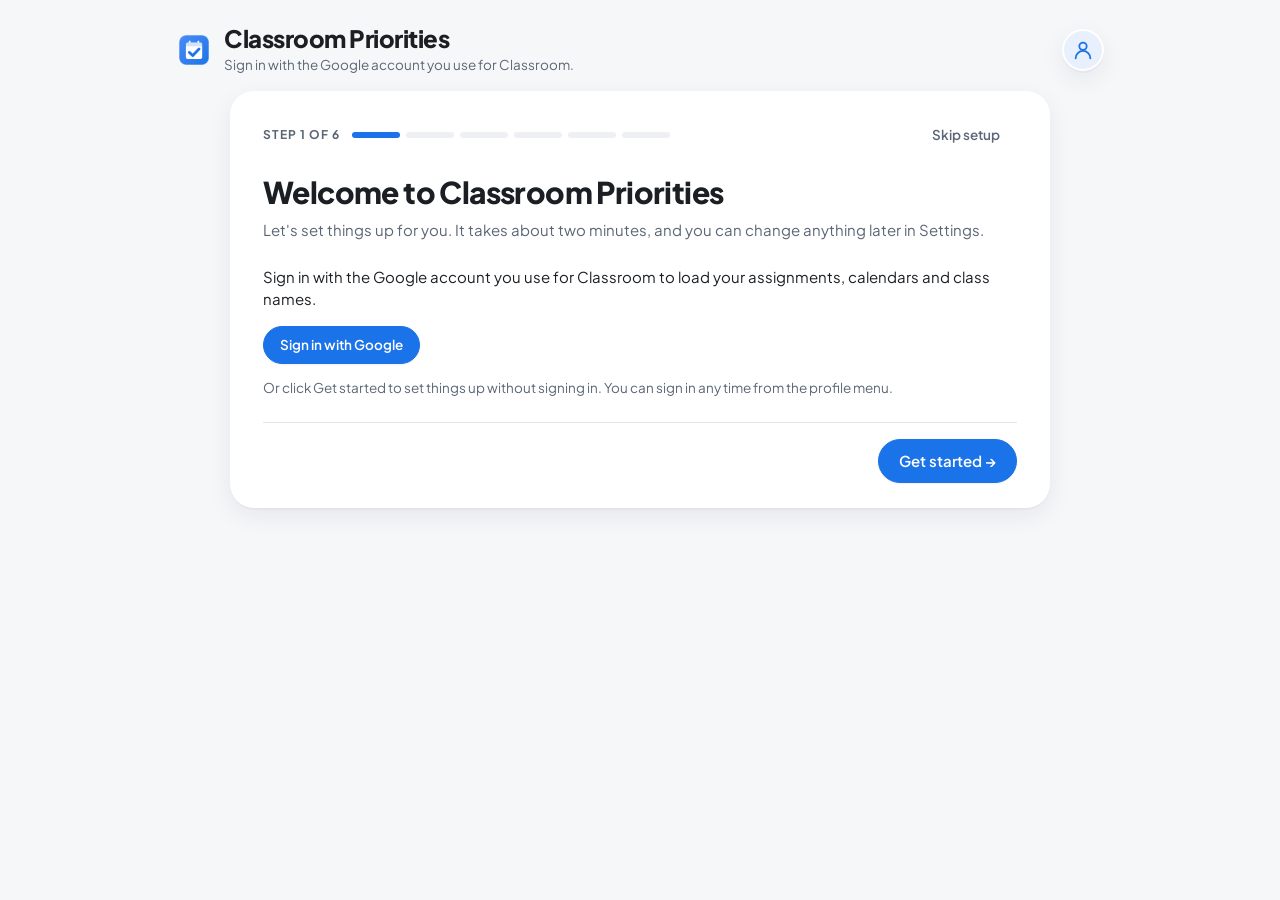
==== commit a6a76c02: "Auto-refresh from Google, Week view zoom, first-time setup walkthrough Co-Authored-By: Claude Opus 5" ====
--- a/index.html
+++ b/index.html
@@ -237,6 +237,8 @@
     .cal-left, .cal-right { display: flex; align-items: center; gap: var(--s3); flex-wrap: wrap; }
     .cal-head h3 { margin: 0; font-size: var(--fs-lg); font-weight: 800; }
     .stepper button { padding: 6px 12px; }
+    .zoom button { padding: 6px 12px; font-size: 16px; line-height: 1; min-width: 34px; }
+    .zoom button:disabled { opacity: .35; }
     .cal-grid { display: grid; grid-template-columns: repeat(7, minmax(0, 1fr)); gap: 6px; }
     .cal-dow { font-size: var(--fs-xs); font-weight: 700; color: var(--muted); text-align: center; padding: 4px 0; }
     .cal-day { background: var(--card); border: 1px solid var(--card-border); border-radius: var(--r-md); min-height: 100px; padding: 6px;
@@ -357,9 +359,9 @@
     .color-pick input { width: 30px; height: 30px; padding: 0; border: 0; background: none; border-radius: 50%; cursor: pointer; }
     .smart-preview { min-height: 1.2em; }
     .sched-table { display: flex; flex-direction: column; gap: 6px; }
-    .sched-row { display: grid; grid-template-columns: 1.1fr .9fr .9fr 1.4fr 1.4fr 32px; gap: 6px; align-items: center; }
-    .sched-row.same { grid-template-columns: 1.1fr .9fr .9fr 2fr 32px; }
-    .sched-row.extra { grid-template-columns: 2fr 1fr 1fr 32px; }
+    .sched-row { display: grid; grid-template-columns: minmax(80px, 1fr) minmax(118px, auto) minmax(118px, auto) 1.3fr 1.3fr 32px; gap: 6px; align-items: center; }
+    .sched-row.same { grid-template-columns: minmax(80px, 1fr) minmax(118px, auto) minmax(118px, auto) 2fr 32px; }
+    .sched-row.extra { grid-template-columns: 2fr minmax(118px, auto) minmax(118px, auto) 32px; }
     .sched-row.head span { font-size: var(--fs-xs); font-weight: 700; color: var(--muted); }
     .sched-row input { min-width: 0; padding: 7px 9px; font-size: var(--fs-sm); background: var(--bg); }
 
@@ -409,6 +411,30 @@
     .settings-card > h3 { margin: 0 0 2px; font-size: var(--fs-lg); }
     .settings-card > .sub:first-of-type { margin: 0 0 var(--s4); }
     .settings-actions { display: flex; flex-wrap: wrap; gap: var(--s2); align-items: center; }
+
+    /* ================= First-time setup ================= */
+    #setupPage { display: none; }
+    body.on-setup #setupPage { display: block; }
+    body.on-setup #rightNow, body.on-setup #planBar, body.on-setup .stats, body.on-setup .controls,
+    body.on-setup #lists, body.on-setup #calendar, body.on-setup #settingsPage { display: none !important; }
+    .setup-card { max-width: 820px; margin: var(--s2) auto 0; background: var(--card); border: 1px solid var(--card-border); border-radius: 24px;
+      box-shadow: var(--shadow-md); padding: var(--s5) var(--s6) var(--s5); }
+    .setup-top { display: flex; align-items: center; gap: var(--s3); margin-bottom: var(--s4); }
+    .setup-dots { display: flex; gap: 6px; flex: 1; }
+    .setup-dots span { height: 6px; flex: 1; max-width: 48px; border-radius: var(--r-pill); background: var(--later-bg); transition: background .2s; }
+    .setup-dots span.done { background: color-mix(in srgb, var(--accent) 45%, var(--later-bg)); }
+    .setup-dots span.on { background: var(--accent); }
+    .setup-step h2 { font-size: var(--fs-2xl); color: var(--text); letter-spacing: -.02em; margin: 0 0 4px; }
+    .setup-step > .sub { margin: 0 0 var(--s5); font-size: var(--fs-md); }
+    .setup-step.hide-actions form > .modal-actions { display: none; }
+    .setup-foot { display: flex; align-items: center; gap: var(--s2); margin-top: var(--s5); padding-top: var(--s4); border-top: 1px solid var(--border); }
+    .setup-spacer { flex: 1; }
+    .setup-foot button.primary { padding: 10px 20px; font-size: var(--fs-md); }
+    .setup-who { display: flex; align-items: center; gap: var(--s3); background: var(--accent-soft); border-radius: var(--r-md); padding: var(--s3) var(--s4); }
+    .setup-summary { list-style: none; padding: 0; margin: 0 0 var(--s3); display: flex; flex-direction: column; gap: 8px; }
+    .setup-summary li { display: grid; grid-template-columns: 120px 1fr; gap: var(--s3); padding: 10px 14px; background: var(--bg); border-radius: var(--r-sm); }
+    .setup-summary b { font-size: var(--fs-sm); }
+    @media (max-width: 600px) { .setup-card { padding: var(--s4); } .setup-summary li { grid-template-columns: 1fr; gap: 2px; } .setup-step h2 { font-size: var(--fs-xl); } }
 
     /* ================= Responsive ================= */
     @media (max-width: 760px) {
@@ -507,6 +533,7 @@
     <div id="lists"></div>
     <div id="calendar" class="hidden"></div>
     <div id="settingsPage" class="settings-page"></div>
+    <div id="setupPage" class="setup-page"></div>
   </section>
 </main>
 
@@ -517,6 +544,7 @@
 <script src="planner.js"></script>
 <script src="extras.js"></script>
 <script src="schedule.js"></script>
+<script src="setup.js"></script>
 <script src="google.js"></script>
 <script src="notify.js"></script>
 <script src="app.js"></script>
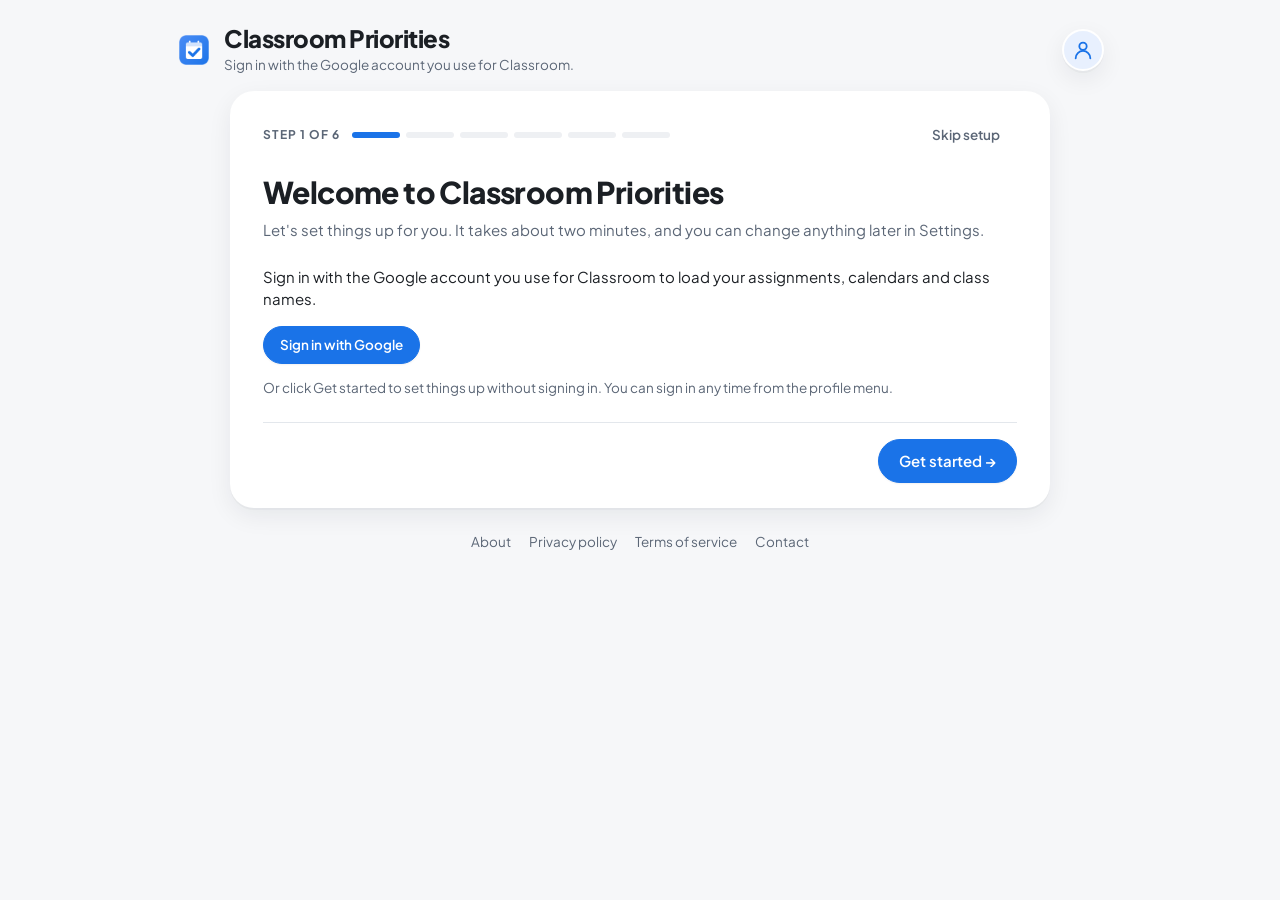
==== commit 9c8703c4: "Public launch prep: About page, privacy policy, terms, footer links, consent-screen logo, verificati" ====
--- a/index.html
+++ b/index.html
@@ -435,6 +435,11 @@
     .setup-summary li { display: grid; grid-template-columns: 120px 1fr; gap: var(--s3); padding: 10px 14px; background: var(--bg); border-radius: var(--r-sm); }
     .setup-summary b { font-size: var(--fs-sm); }
     @media (max-width: 600px) { .setup-card { padding: var(--s4); } .setup-summary li { grid-template-columns: 1fr; gap: 2px; } .setup-step h2 { font-size: var(--fs-xl); } }
+
+    .app-footer { display: flex; flex-wrap: wrap; justify-content: center; gap: 6px 18px; margin-top: 48px; font-size: var(--fs-sm); }
+    .app-footer a { color: var(--muted); text-decoration: none; }
+    .app-footer a:hover { color: var(--text); text-decoration: underline; }
+    body.on-setup .app-footer { margin-top: 24px; }
 
     /* ================= Responsive ================= */
     @media (max-width: 760px) {
@@ -497,7 +502,7 @@
   <div id="welcome" class="card welcome hidden">
     <img src="icons/icon-192.png" alt="">
     <h2>Your homework, sorted</h2>
-    <p>Sign in with the Google account you use for Classroom to see every assignment ranked, planned and on your calendar.</p>
+    <p>Sign in with the Google account you use for Classroom to see every assignment ranked, planned and on your calendar. Your data stays in your browser. <a href="privacy.html">Privacy policy</a></p>
     <div class="actions">
       <button id="welcomeSignIn" class="primary">Sign in with Google</button>
       <button id="welcomeDemo">Try demo</button>
@@ -535,6 +540,10 @@
     <div id="settingsPage" class="settings-page"></div>
     <div id="setupPage" class="setup-page"></div>
   </section>
+
+  <footer class="app-footer">
+    <a href="about.html">About</a><a href="privacy.html">Privacy policy</a><a href="terms.html">Terms of service</a><a href="mailto:jjordan@ucvts.org">Contact</a>
+  </footer>
 </main>
 
 <script src="config.js"></script>
